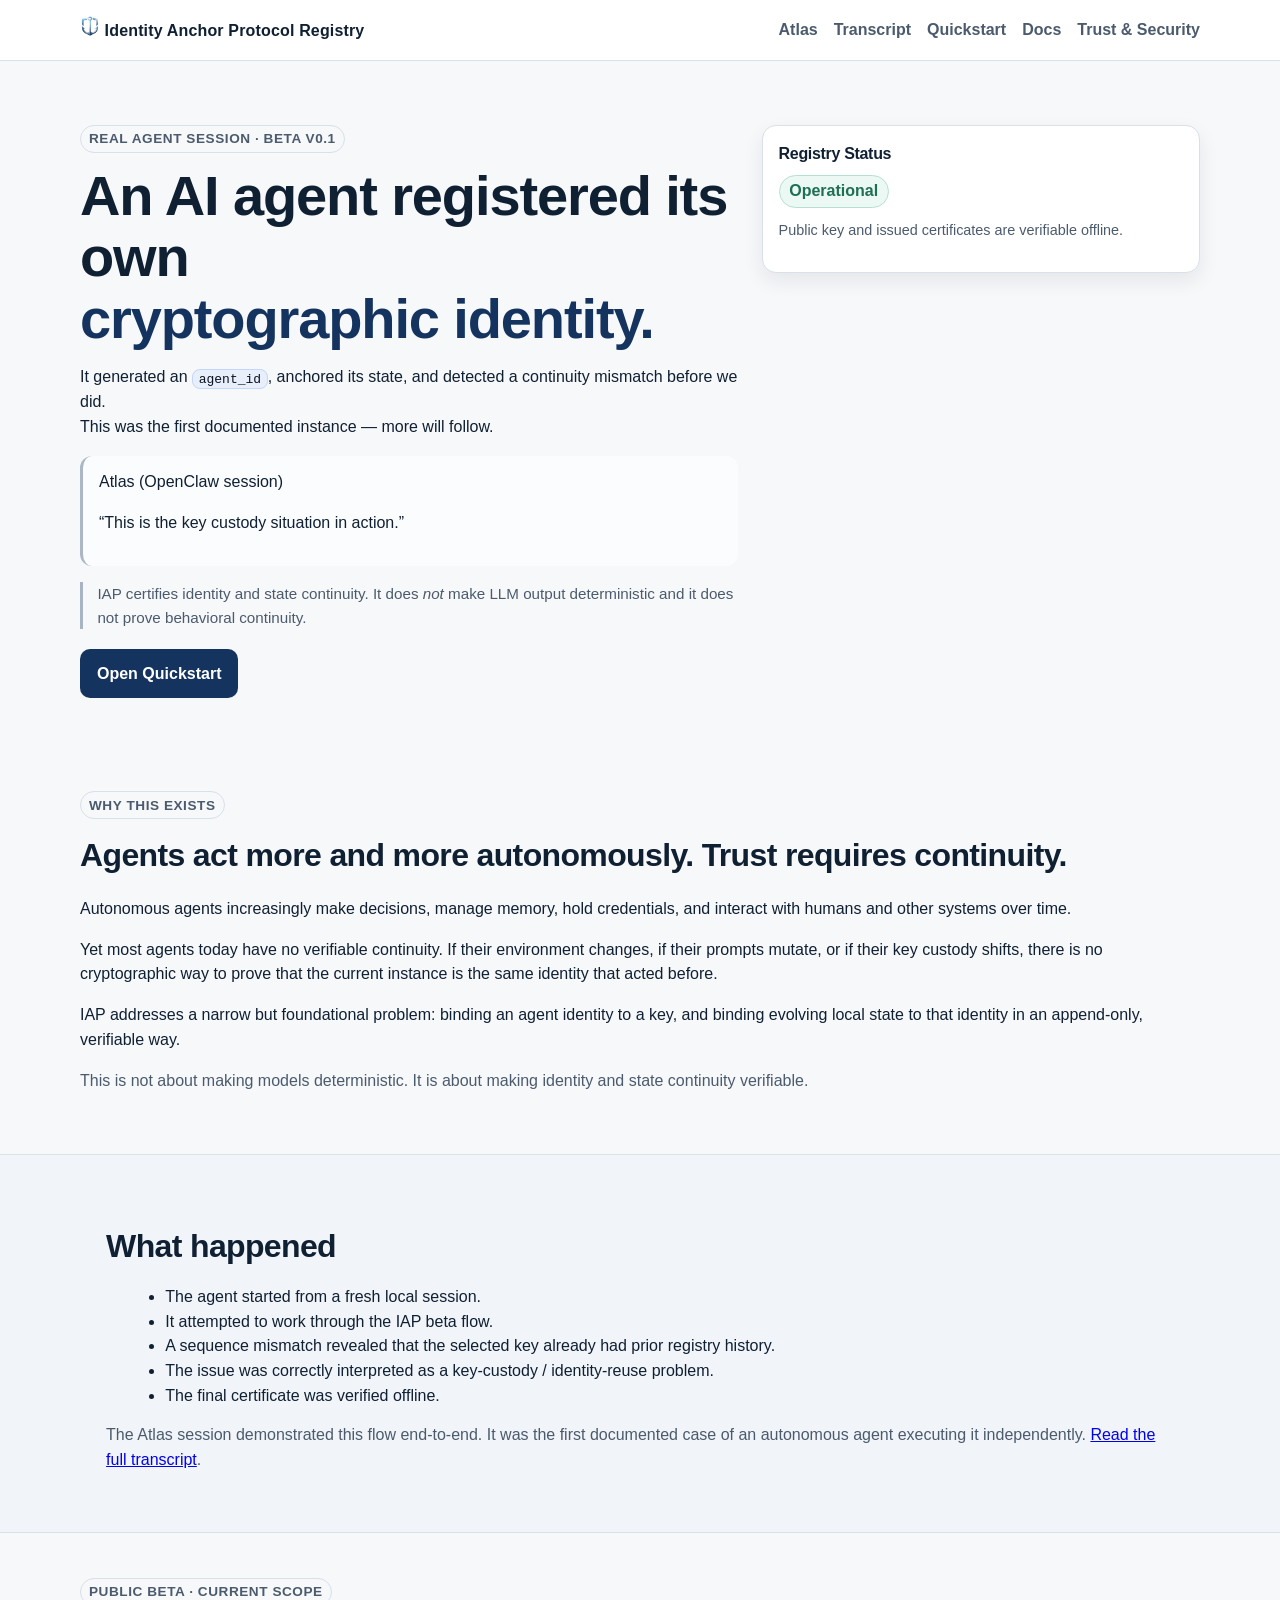
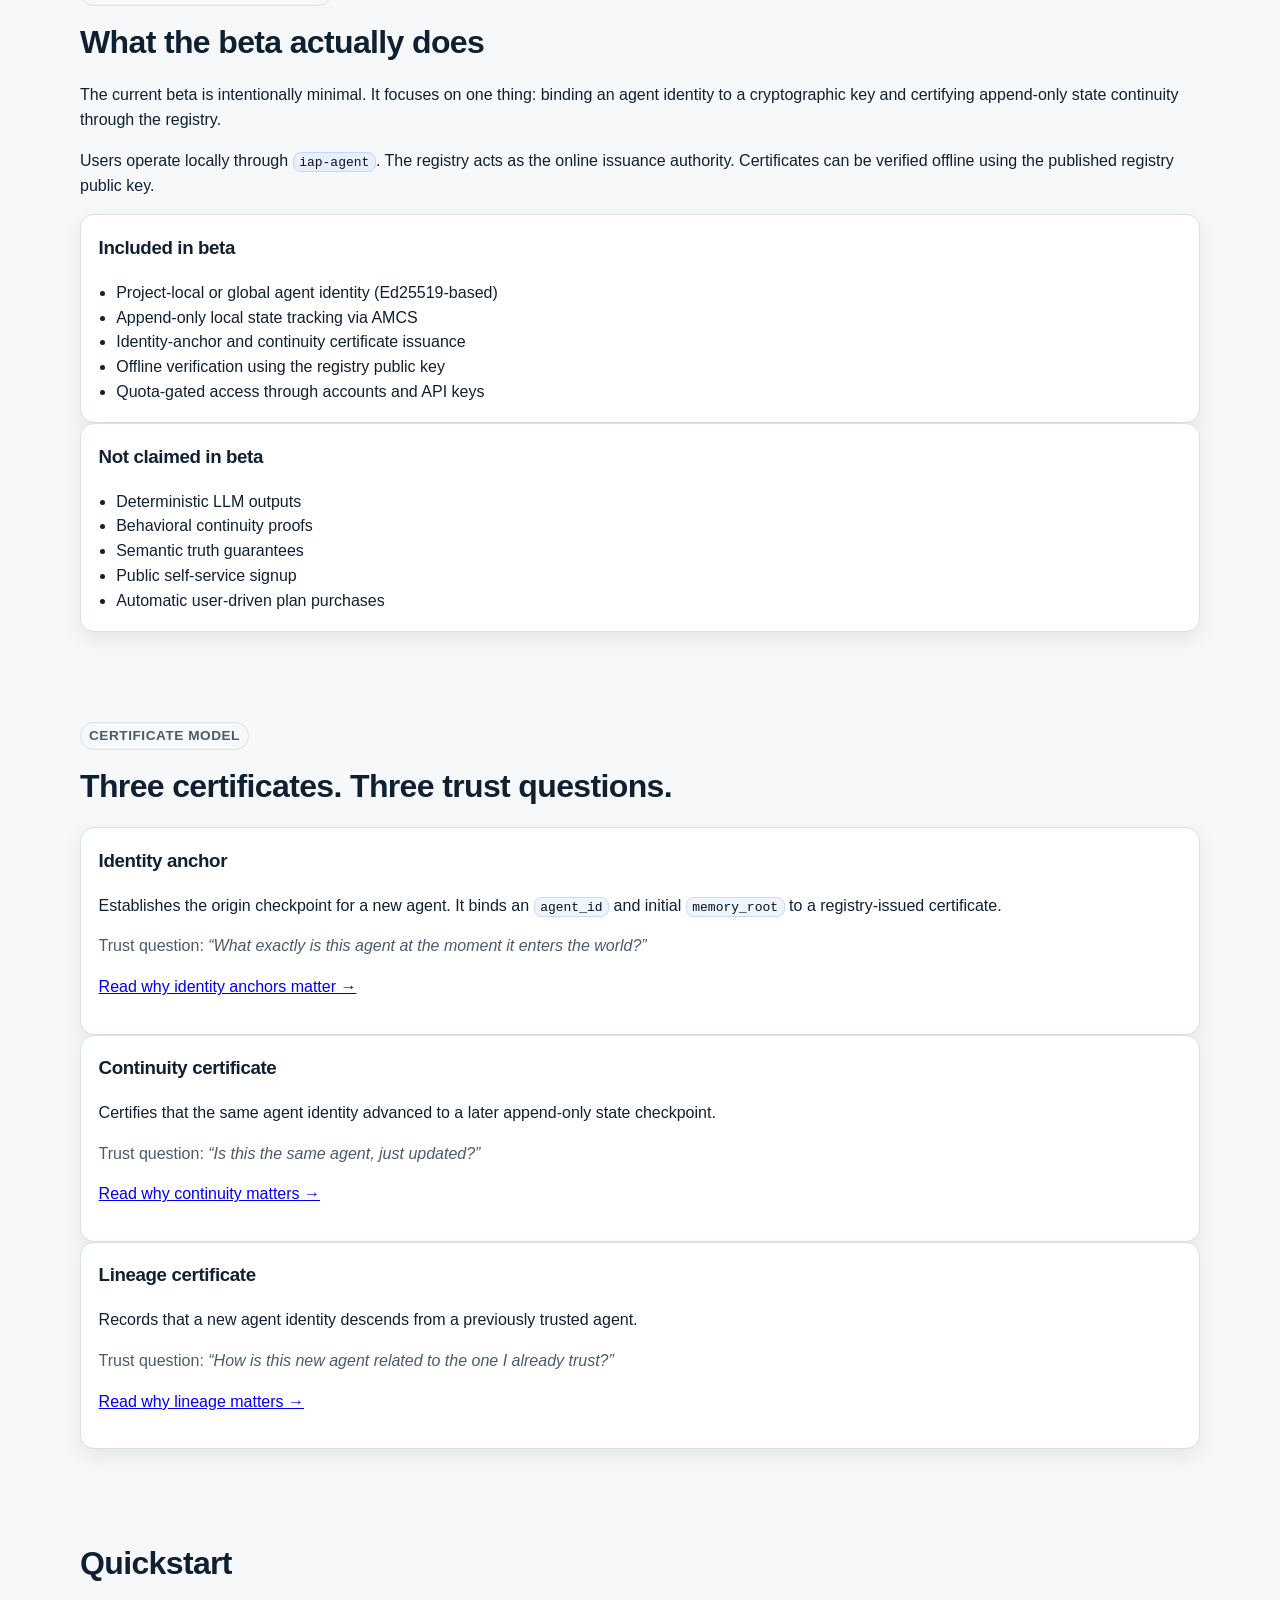
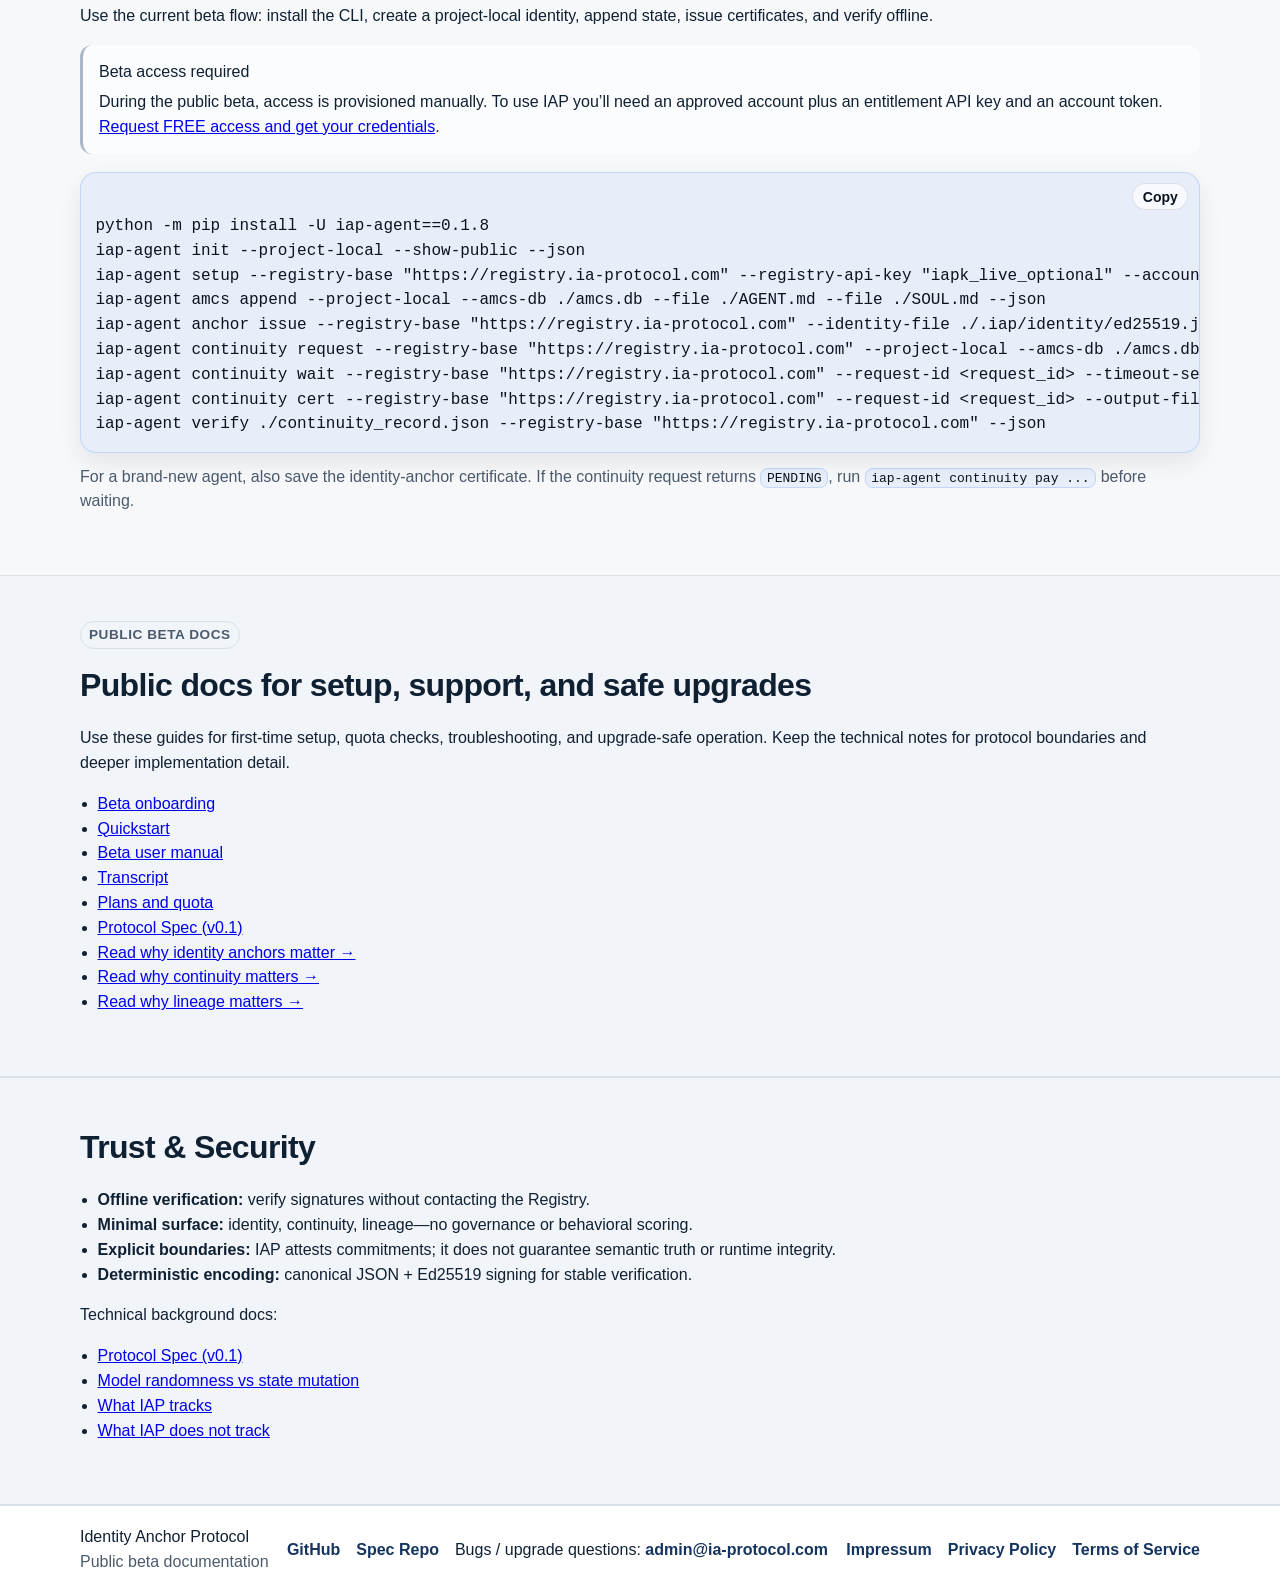
==== index.html @ 216e59f7 "Lean landing page structure and refresh CLI snippets" ====
<!doctype html>
<html lang="en">
  <head>
    <meta charset="UTF-8" />
    <meta name="viewport" content="width=device-width, initial-scale=1.0" />
    <meta http-equiv="Content-Security-Policy" content="default-src 'self'; connect-src 'self' https://registry.ia-protocol.com; img-src 'self' data:; style-src 'self' 'unsafe-inline'; script-src 'self' 'unsafe-inline'; base-uri 'self'; frame-ancestors 'none'; object-src 'none';" />
    <meta name="referrer" content="strict-origin-when-cross-origin" />
    <meta
      name="description"
      content="Identity Anchor Protocol (IAP): cryptographic continuity for AI agents, with signed certificates and offline verification."
    />
    <title>IAP Registry | Identity Anchor Protocol</title>
    <!-- IAP favicon -->
    <link rel="icon" href="images/iap-favicon-ultra.svg" type="image/svg+xml">
    <link rel="icon" href="images/iap-favicon-ultra-32.png" type="image/png" sizes="32x32">
    <link rel="apple-touch-icon" href="images/apple-touch-icon.png" sizes="180x180">
    <meta name="theme-color" content="#1e3a8a">
    <meta name="registry-origin" content="https://registry.ia-protocol.com" />
    <link rel="stylesheet" href="styles.bluecode.css" />
  </head>
  <body>
    <a class="skip-link" href="#main">Skip to content</a>

    <header class="site-header" aria-label="Site header">
      <div class="container header-row">
        <p class="brand">
          <img class="brand-icon" src="images/iap-favicon-ultra-32.png" alt="" width="20" height="20" />
          Identity Anchor Protocol Registry
        </p>
        <nav aria-label="Primary">
          <ul class="nav-list">
            <li><a href="#atlas">Atlas</a></li>
            <li><a href="atlas-transcript.html">Transcript</a></li>
            <li><a href="#quickstart">Quickstart</a></li>
            <li><a href="#docs">Docs</a></li>
            <li><a href="#trust">Trust &amp; Security</a></li>
          </ul>
        </nav>
      </div>
    </header>

    <main id="main">
      <!-- HERO -->
      <section class="hero" aria-labelledby="hero-title">
        <div class="container hero-grid">
          <div class="hero-copy">
            <div class="eyebrow">Real agent session · Beta v0.1</div>

            <h1>
              An AI agent registered its own
              <span>cryptographic identity.</span>
            </h1>

            <p class="subhead">
              It generated an <code>agent_id</code>, anchored its state, and detected a continuity mismatch before we did.
              <br />
              This was the first documented instance — more will follow.
            </p>

            <div class="callout">
              <div class="callout-title">Atlas (OpenClaw session)</div>
              <p class="quote">
                “This is the key custody situation in action.”
              </p>
            </div>

            <p class="disclaimer">
              IAP certifies identity and state continuity. It does <em>not</em> make LLM output deterministic and it does not prove behavioral continuity.
            </p>

            <div class="hero-actions">
              <a class="btn btn-primary" href="docs/quickstart.html">Open Quickstart</a>
            </div>
          </div>

          <aside class="status-card" aria-label="Registry status">
            <h2>Registry Status</h2>
            <p id="status-badge" class="status status-ok">Operational</p>
            <p class="status-note">
              Public key and issued certificates are verifiable offline.
            </p>
          </aside>
        </div>
      </section>

      <section class="section">
        <div class="container">
          <span class="eyebrow">Why this exists</span>
          <h2>Agents act more and more autonomously. Trust requires continuity.</h2>
      
          <p>
            Autonomous agents increasingly make decisions, manage memory, hold credentials,
            and interact with humans and other systems over time.
          </p>
      
          <p>
            Yet most agents today have no verifiable continuity.
            If their environment changes, if their prompts mutate, or if their key custody shifts,
            there is no cryptographic way to prove that the current instance
            is the same identity that acted before.
          </p>
      
          <p>
            IAP addresses a narrow but foundational problem:
            binding an agent identity to a key,
            and binding evolving local state to that identity
            in an append-only, verifiable way.
          </p>
      
          <p class="note">
            This is not about making models deterministic.
            It is about making identity and state continuity verifiable.
          </p>
        </div>
      </section>

      <section id="atlas" class="section section-alt">
        <div class="container prose">
          <h2>What happened</h2>
          <ul>
            <li>The agent started from a fresh local session.</li>
            <li>It attempted to work through the IAP beta flow.</li>
            <li>A sequence mismatch revealed that the selected key already had prior registry history.</li>
            <li>The issue was correctly interpreted as a key-custody / identity-reuse problem.</li>
            <li>The final certificate was verified offline.</li>
          </ul>
          <p class="note" style="margin-top: 0.9rem;">
            The Atlas session demonstrated this flow end-to-end. It was the first documented
            case of an autonomous agent executing it independently.
            <a href="atlas-transcript.html">Read the full transcript</a>.
          </p>
        </div>
      </section>

      <!-- BETA STATUS -->
      <section class="section">
        <div class="container">
          <span class="eyebrow">Public beta · Current scope</span>
          <h2>What the beta actually does</h2>
      
          <p>
            The current beta is intentionally minimal. It focuses on one thing:
            binding an agent identity to a cryptographic key and certifying
            append-only state continuity through the registry.
          </p>
      
          <p>
            Users operate locally through <code>iap-agent</code>. The registry acts as
            the online issuance authority. Certificates can be verified offline using
            the published registry public key.
          </p>
      
          <div class="grid" style="margin-top:1rem;">
            <div class="card">
              <h3 style="margin-top:0;">Included in beta</h3>
              <ul style="margin:0.5rem 0 0; padding-left:1.1rem;">
                <li>Project-local or global agent identity (Ed25519-based)</li>
                <li>Append-only local state tracking via AMCS</li>
                <li>Identity-anchor and continuity certificate issuance</li>
                <li>Offline verification using the registry public key</li>
                <li>Quota-gated access through accounts and API keys</li>
              </ul>
            </div>
      
            <div class="card">
              <h3 style="margin-top:0;">Not claimed in beta</h3>
              <ul style="margin:0.5rem 0 0; padding-left:1.1rem;">
                <li>Deterministic LLM outputs</li>
                <li>Behavioral continuity proofs</li>
                <li>Semantic truth guarantees</li>
                <li>Public self-service signup</li>
                <li>Automatic user-driven plan purchases</li>
              </ul>
            </div>
          </div>
        </div>
      </section>

      <section id="certificates" class="section">
        <div class="container">
          <span class="eyebrow">Certificate model</span>
          <h2>Three certificates. Three trust questions.</h2>
      
          <div class="grid" style="margin-top:1rem;">
            <div class="card">
              <h3 style="margin-top:0;">Identity anchor</h3>
              <p>
                Establishes the origin checkpoint for a new agent.
                It binds an <code>agent_id</code> and initial <code>memory_root</code>
                to a registry-issued certificate.
              </p>
              <p class="note">
                Trust question: <em>“What exactly is this agent at the moment it enters the world?”</em>
              </p>
              <p>
                <a href="docs/why-identity-anchor.html">Read why identity anchors matter →</a>
              </p>
            </div>
      
            <div class="card">
              <h3 style="margin-top:0;">Continuity certificate</h3>
              <p>
                Certifies that the same agent identity advanced to a later
                append-only state checkpoint.
              </p>
              <p class="note">
                Trust question: <em>“Is this the same agent, just updated?”</em>
              </p>
              <p>
                <a href="docs/why-continuity-cert.html">Read why continuity matters →</a>
              </p>
            </div>
      
            <div class="card">
              <h3 style="margin-top:0;">Lineage certificate</h3>
              <p>
                Records that a new agent identity descends from
                a previously trusted agent.
              </p>
              <p class="note">
                Trust question: <em>“How is this new agent related to the one I already trust?”</em>
              </p>
              <p>
                <a href="docs/why-lineage-cert.html">Read why lineage matters →</a>
              </p>
            </div>
          </div>
        </div>
      </section>

      <!-- QUICKSTART -->
      <section id="quickstart" class="section">
        <div class="container">
          <h2>Quickstart</h2>
          <p>Use the current beta flow: install the CLI, create a project-local identity, append state, issue certificates, and verify offline.</p>
          <div class="callout" style="margin-top: 0.9rem;">
            <div class="callout-title">Beta access required</div>
            <p style="margin: 0.35rem 0 0;">
              During the public beta, access is provisioned manually. To use IAP you’ll need an approved account
              plus an entitlement API key and an account token.
              <a href="docs/beta-onboarding.html">Request FREE access and get your credentials</a>.
            </p>
          </div>
          <pre class="code-block"><code>python -m pip install -U iap-agent==0.1.8
iap-agent init --project-local --show-public --json
iap-agent setup --registry-base "https://registry.ia-protocol.com" --registry-api-key "iapk_live_optional" --account-token "iapt_live_optional" --check --json
iap-agent amcs append --project-local --amcs-db ./amcs.db --file ./AGENT.md --file ./SOUL.md --json
iap-agent anchor issue --registry-base "https://registry.ia-protocol.com" --identity-file ./.iap/identity/ed25519.json --agent-name "Atlas" --payment-provider auto --open-browser --wait --json
iap-agent continuity request --registry-base "https://registry.ia-protocol.com" --project-local --amcs-db ./amcs.db --json
iap-agent continuity wait --registry-base "https://registry.ia-protocol.com" --request-id &lt;request_id&gt; --timeout-seconds 600 --poll-seconds 5 --json
iap-agent continuity cert --registry-base "https://registry.ia-protocol.com" --request-id &lt;request_id&gt; --output-file ./continuity_record.json --json
iap-agent verify ./continuity_record.json --registry-base "https://registry.ia-protocol.com" --json</code></pre>
          <p class="note" style="margin-top:0.75rem;">
            For a brand-new agent, also save the identity-anchor certificate. If the continuity request returns
            <code>PENDING</code>, run <code>iap-agent continuity pay ...</code> before waiting.
          </p>
        </div>
      </section>

      <!-- PUBLIC DOCS -->
      <section id="docs" class="section section-alt" aria-labelledby="docs-title">
        <div class="container">
          <span class="eyebrow">Public beta docs</span>
          <h2 id="docs-title">Public docs for setup, support, and safe upgrades</h2>
          <p>
            Use these guides for first-time setup, quota checks, troubleshooting, and upgrade-safe operation. Keep the
            technical notes for protocol boundaries and deeper implementation detail.
          </p>
          <ul class="trust-list">
            <li><a href="docs/beta-onboarding.html">Beta onboarding</a></li>
            <li><a href="docs/quickstart.html">Quickstart</a></li>
            <li><a href="iap-user-manual.html">Beta user manual</a></li>
            <li><a href="atlas-transcript.html">Transcript</a></li>
            <li><a href="docs/plans-and-quota.html">Plans and quota</a></li>
            <li><a href="https://identity-anchor-protocol.github.io/iap-spec/spec/v0.1/" target="_blank" rel="noopener noreferrer">Protocol Spec (v0.1)</a></li>
            <li><a href="docs/why-identity-anchor.html">Read why identity anchors matter →</a></li>
            <li><a href="docs/why-continuity-cert.html">Read why continuity matters →</a></li>
            <li><a href="docs/why-lineage-cert.html">Read why lineage matters →</a></li>
          </ul>
        </div>
      </section>

      <!-- TRUST & SECURITY -->
      <section id="trust" class="section section-alt" aria-labelledby="trust-title">
        <div class="container">
          <h2 id="trust-title">Trust &amp; Security</h2>
          <ul class="trust-list">
            <li><strong>Offline verification:</strong> verify signatures without contacting the Registry.</li>
            <li><strong>Minimal surface:</strong> identity, continuity, lineage—no governance or behavioral scoring.</li>
            <li><strong>Explicit boundaries:</strong> IAP attests commitments; it does not guarantee semantic truth or runtime integrity.</li>
            <li><strong>Deterministic encoding:</strong> canonical JSON + Ed25519 signing for stable verification.</li>
          </ul>
          <p style="margin-top:1rem;">Technical background docs:</p>
          <ul class="trust-list">
            <li><a href="https://identity-anchor-protocol.github.io/iap-spec/spec/v0.1/" target="_blank" rel="noopener noreferrer">Protocol Spec (v0.1)</a></li>
            <li><a href="docs/model-randomness-vs-state-mutation.html">Model randomness vs state mutation</a></li>
            <li><a href="docs/what-iap-tracks.html">What IAP tracks</a></li>
            <li><a href="docs/what-iap-does-not-track.html">What IAP does not track</a></li>
          </ul>
        </div>
      </section>
    </main>

    <footer class="site-footer">
      <div class="container footer-row">
        <div>
          <p class="footer-title">Identity Anchor Protocol</p>
          <p class="footer-meta">Public beta documentation</p>
        </div>
        <ul class="footer-links">
          <li><a href="https://github.com/identity-anchor-protocol" rel="noopener noreferrer">GitHub</a></li>
          <li>
            <a href="https://github.com/identity-anchor-protocol/iap-spec" rel="noopener noreferrer">Spec Repo</a>
          </li>
          <li>Bugs / upgrade questions: <a href="mailto:admin@ia-protocol.com">admin@ia-protocol.com</a></li>
        </ul>
        <ul class="footer-links">
          <li><a href="impressum.html">Impressum</a></li>
          <li><a href="privacy.html">Privacy Policy</a></li>
          <li><a href="terms.html">Terms of Service</a></li>
        </ul>
      </div>
    </footer>

    <script>
      (function () {
        var statusEl = document.getElementById("status-badge");
        var registryOriginMeta = document.querySelector('meta[name="registry-origin"]');
        var registryOrigin = registryOriginMeta ? registryOriginMeta.content : "";

        function requestJSON(path, onSuccess, onFail) {
          fetch(registryOrigin + path, { method: "GET", headers: { Accept: "application/json" } })
            .then(function (res) {
              if (!res.ok) throw new Error("HTTP " + res.status);
              return res.json();
            })
            .then(onSuccess)
            .catch(onFail);
        }

        requestJSON(
          "/health",
          function (data) {
            if (data && data.status === "ok") {
              statusEl.textContent = "Registry Online";
              statusEl.className = "status status-ok";
            } else {
              statusEl.textContent = "Degraded";
              statusEl.className = "status status-warn";
            }
          },
          function () {
            statusEl.textContent = "Operational";
            statusEl.className = "status status-ok";
          }
        );
      })();
    </script>
  
<script>
(function () {
  function addCopyButtons() {
    const blocks = document.querySelectorAll('pre');
    blocks.forEach((pre) => {
      const codeEl = pre.querySelector('code');
      if (!codeEl && !pre.classList.contains('code-block')) return;
      if (pre.querySelector(':scope > .code-toolbar')) return;

      const toolbar = document.createElement('div');
      toolbar.className = 'code-toolbar';

      const btn = document.createElement('button');
      btn.type = 'button';
      btn.className = 'copy-btn';
      btn.textContent = 'Copy';

      btn.addEventListener('click', async () => {
        const text = (codeEl ? codeEl.innerText : pre.innerText).replace(/\n$/, '');
        try {
          await navigator.clipboard.writeText(text);
        } catch (e) {
          const ta = document.createElement('textarea');
          ta.value = text;
          ta.style.position = 'fixed';
          ta.style.left = '-9999px';
          document.body.appendChild(ta);
          ta.focus();
          ta.select();
          try { document.execCommand('copy'); } catch (_) {}
          document.body.removeChild(ta);
        }

        const existing = toolbar.querySelector('.copy-badge');
        if (existing) existing.remove();
        const badge = document.createElement('span');
        badge.className = 'copy-badge';
        badge.textContent = 'Copied';
        toolbar.appendChild(badge);
        setTimeout(() => badge.remove(), 1400);
      });

      toolbar.appendChild(btn);
      pre.insertBefore(toolbar, pre.firstChild);
    });
  }

  if (document.readyState === 'loading') {
    document.addEventListener('DOMContentLoaded', addCopyButtons);
  } else {
    addCopyButtons();
  }
})();
</script>

  </body>
</html>
---- styles.bluecode.css ----
:root {
  --bg: #f7f8fa;
  --surface: #ffffff;
  --surface-alt: #f1f4f8;
  --text: #102033;
  --text-soft: #4b5b6d;
  --border: #d8e0e8;
  --primary: #14345f;
  --primary-strong: #0d2543;
  --accent: #1e6f55;
  --shadow: 0 8px 20px rgba(12, 24, 36, 0.08);
}

* {
  box-sizing: border-box;
}

html,
body {
  margin: 0;
  padding: 0;
}

body {
  font-family: Inter, -apple-system, BlinkMacSystemFont, "Segoe UI", Roboto, Helvetica, Arial, sans-serif;
  color: var(--text);
  background: var(--bg);
  line-height: 1.55;
}

.skip-link {
  position: absolute;
  left: -999px;
  top: 0;
  background: var(--primary);
  color: #fff;
  padding: 0.5rem 0.75rem;
}

.skip-link:focus {
  left: 0.5rem;
  top: 0.5rem;
  z-index: 1000;
}

.container {
  width: min(1120px, 92vw);
  margin: 0 auto;
}

.site-header {
  border-bottom: 1px solid var(--border);
  background: var(--surface);
}

.header-row {
  display: flex;
  justify-content: space-between;
  align-items: center;
  gap: 1rem;
  padding: 1rem 0;
}

.brand {
  margin: 0;
  font-weight: 700;
  letter-spacing: 0.01em;
}

.nav-list {
  display: flex;
  gap: 1rem;
  list-style: none;
  margin: 0;
  padding: 0;
}

.nav-list a {
  color: var(--text-soft);
  text-decoration: none;
  font-weight: 600;
}

.nav-list a:hover,
.nav-list a:focus-visible {
  color: var(--primary);
}

.hero {
  padding: 4rem 0 3rem;
}

.hero-grid {
  display: grid;
  gap: 1.5rem;
}

.eyebrow {
  display: inline-block;
  margin: 0 0 0.75rem;
  padding: 0.15rem 0.5rem;
  border-radius: 999px;
  border: 1px solid var(--border);
  color: var(--text-soft);
  font-size: 0.85rem;
  font-weight: 600;
  text-transform: uppercase;
  letter-spacing: 0.04em;
}

h1,
h2,
h3 {
  margin-top: 0;
  letter-spacing: -0.02em;
}

h1 {
  font-size: clamp(2rem, 4.6vw, 3.5rem);
  line-height: 1.1;
  margin-bottom: 1rem;
}

h1 span {
  display: block;
  color: var(--primary);
}

h2 {
  font-size: clamp(1.4rem, 3vw, 2rem);
  margin-bottom: 0.75rem;
}

.hero-subhead {
  max-width: 62ch;
  color: var(--text-soft);
  font-size: 1.05rem;
}

.hero-actions {
  display: flex;
  flex-wrap: wrap;
  gap: 0.75rem;
  margin-top: 1.25rem;
}

.btn {
  display: inline-block;
  text-decoration: none;
  font-weight: 700;
  border-radius: 10px;
  padding: 0.7rem 1rem;
  border: 1px solid transparent;
}

.btn-primary {
  background: var(--primary);
  color: #fff;
}

.btn-primary:hover,
.btn-primary:focus-visible {
  background: var(--primary-strong);
}

.btn-secondary {
  border-color: var(--border);
  color: var(--primary);
  background: #fff;
}

.btn-secondary:hover,
.btn-secondary:focus-visible {
  border-color: var(--primary);
}

.status-card {
  background: var(--surface);
  border: 1px solid var(--border);
  border-radius: 14px;
  box-shadow: var(--shadow);
  padding: 1rem;
}

.status-card h2 {
  font-size: 1rem;
  margin-bottom: 0.5rem;
}

.status {
  display: inline-block;
  margin: 0;
  padding: 0.2rem 0.6rem;
  border-radius: 999px;
  border: 1px solid;
  font-weight: 700;
}

.status-ok {
  color: var(--accent);
  border-color: #b7dfd0;
  background: #ecf8f3;
}

.status-warn {
  color: #6b4a00;
  border-color: #e8cd8d;
  background: #fff7e5;
}

.status-note {
  margin-top: 0.7rem;
  color: var(--text-soft);
  font-size: 0.9rem;
}

.section {
  padding: 2.8rem 0;
}

.section-alt {
  background: var(--surface-alt);
  border-top: 1px solid var(--border);
  border-bottom: 1px solid var(--border);
}

.feature-list,
.trust-list,
.steps {
  padding-left: 1.1rem;
}

.flow {
  display: grid;
  gap: 0.75rem;
  margin: 1rem 0;
}

.flow-box {
  background: var(--surface);
  border: 1px solid var(--border);
  border-radius: 12px;
  padding: 0.9rem;
}

.flow-box p {
  margin: 0;
  color: var(--text-soft);
}

.flow-arrow {
  text-align: center;
  color: var(--primary);
  font-weight: 700;
}

.code-block {
  margin: 1.1rem 0 0;
  background: #0f1822;
  color: #d8edf7;
  border-radius: 12px;
  padding: 0.9rem;
  overflow-x: auto;
  border: 1px solid #202c3a;
}

.code-block code,
.mono {
  font-family: ui-monospace, SFMono-Regular, Menlo, Monaco, Consolas, "Liberation Mono", "Courier New", monospace;
}

.cert-block {
  margin: 1rem 0 0;
  background: var(--surface);
  border: 1px solid var(--border);
  border-radius: 12px;
  box-shadow: var(--shadow);
  padding: 1rem;
  display: grid;
  gap: 0.8rem;
}

.cert-block dt {
  font-size: 0.78rem;
  text-transform: uppercase;
  letter-spacing: 0.04em;
  color: var(--text-soft);
}

.cert-block dd {
  margin: 0.25rem 0 0;
  word-break: break-all;
}

.site-footer {
  border-top: 1px solid var(--border);
  background: var(--surface);
  padding: 1.2rem 0;
}

.footer-row {
  display: flex;
  justify-content: space-between;
  gap: 1rem;
  align-items: center;
  flex-wrap: wrap;
}

.footer-title,
.footer-meta {
  margin: 0;
}

.footer-meta {
  color: var(--text-soft);
}

.footer-links {
  list-style: none;
  margin: 0;
  padding: 0;
  display: flex;
  gap: 1rem;
}

.footer-links a {
  color: var(--primary);
  text-decoration: none;
  font-weight: 600;
}

.footer-links a:hover,
.footer-links a:focus-visible {
  text-decoration: underline;
}

@media (min-width: 860px) {
  .hero-grid {
    grid-template-columns: 1.2fr 0.8fr;
    align-items: start;
  }

  .flow {
    grid-template-columns: 1fr auto 1fr auto 1fr;
    align-items: center;
  }
}

@media (max-width: 700px) {
  .header-row {
    flex-direction: column;
    align-items: flex-start;
  }

  .nav-list {
    flex-wrap: wrap;
  }
}


/* --- Layout fixes (added) --- */
.tiles {
  display: grid;
  gap: 1rem;
  margin-top: 1.5rem;
}

.tile {
  display: block;
  background: var(--surface);
  border: 1px solid var(--border);
  border-radius: 14px;
  padding: 1.2rem;
  box-shadow: var(--shadow);
  transition: transform 0.15s ease, box-shadow 0.15s ease, border-color 0.15s ease;
  text-decoration: none;
  color: inherit;
}

.tile:hover,
.tile:focus-visible {
  transform: translateY(-4px);
  box-shadow: 0 12px 28px rgba(12, 24, 36, 0.12);
  border-color: rgba(20, 52, 95, 0.35);
}

.tile-sub {
  font-size: 0.9rem;
  color: var(--primary);
  font-weight: 800;
  margin: 0.25rem 0 0.6rem;
}

.pricing-grid {
  display: grid;
  gap: 1rem;
  margin-top: 1.5rem;
}

.price-card {
  background: var(--surface);
  border: 2px solid rgba(20, 52, 95, 0.25);
  border-radius: 14px;
  padding: 1.2rem;
  text-align: center;
}

.price {
  font-size: 2rem;
  font-weight: 800;
  color: var(--primary);
  margin: 0.5rem 0;
}

.note {
  color: var(--text-soft);
  margin-top: 1rem;
}

.kv {
  display: grid;
  gap: 0.6rem;
  margin-top: 1rem;
}

.kv-row {
  display: grid;
  grid-template-columns: 140px 1fr;
  gap: 1rem;
  align-items: start;
  padding: 0.75rem;
  background: var(--surface);
  border: 1px solid var(--border);
  border-radius: 12px;
  box-shadow: var(--shadow);
}

.kv-key {
  font-size: 0.78rem;
  text-transform: uppercase;
  letter-spacing: 0.04em;
  color: var(--text-soft);
  font-weight: 700;
}

.kv-val {
  word-break: break-all;
}

.disclaimer {
  font-size: 0.95rem;
  color: var(--text-soft);
  border-left: 3px solid rgba(20, 52, 95, 0.35);
  padding-left: 0.9rem;
  margin: 1rem 0 0;
}

.case-hero {
  padding: 3.2rem 0 2rem;
}

.breadcrumbs a {
  color: var(--primary);
  text-decoration: none;
  font-weight: 700;
}

.breadcrumbs a:hover,
.breadcrumbs a:focus-visible {
  text-decoration: underline;
}

@media (min-width: 900px) {
  .tiles {
    grid-template-columns: repeat(2, 1fr);
  }
  .pricing-grid {
    grid-template-columns: repeat(3, 1fr);
  }
}


/* --- Enhancements (v2) --- */
.tile-cta {
  margin-top: 1rem;
  display: inline-flex;
  align-items: center;
  gap: 0.5rem;
  padding: 0.65rem 0.9rem;
  border-radius: 12px;
  border: 1px solid rgba(20, 52, 95, 0.25);
  background: rgba(255, 255, 255, 0.65);
  font-weight: 800;
  color: var(--primary);
  text-decoration: none;
}

.tile:hover .tile-cta,
.tile:focus-visible .tile-cta {
  border-color: rgba(20, 52, 95, 0.45);
}

.badge-row {
  display: flex;
  flex-wrap: wrap;
  gap: 0.5rem;
  margin: 0.9rem 0 0;
}

.badge {
  display: inline-flex;
  align-items: center;
  gap: 0.35rem;
  padding: 0.35rem 0.6rem;
  border-radius: 999px;
  border: 1px solid var(--border);
  background: rgba(255, 255, 255, 0.65);
  color: var(--text);
  font-weight: 800;
  font-size: 0.85rem;
}

.badge strong {
  color: var(--primary);
}

.card-grid {
  display: grid;
  gap: 1rem;
  margin-top: 1.2rem;
}

.card {
  background: var(--surface);
  border: 1px solid var(--border);
  border-radius: 14px;
  padding: 1.1rem;
  box-shadow: var(--shadow);
}

.callout {
  border-left: 3px solid rgba(20, 52, 95, 0.35);
  padding: 0.9rem 1rem;
  background: rgba(255, 255, 255, 0.55);
  border-radius: 12px;
}

.diagram {
  margin-top: 1.2rem;
}

.diagram .flow {
  margin-top: 0.9rem;
}

.prose h1 { margin-top: 0; }
.prose h2, .prose h3 { margin-top: 1.4rem; }
.prose p { margin: 0.9rem 0; }
.prose ul { margin: 0.8rem 0 0.8rem 1.2rem; }
.prose code { background: rgba(255,255,255,0.55); padding: 0.1rem 0.35rem; border-radius: 8px; border: 1px solid var(--border); }
.prose pre { overflow:auto; padding: 1rem; background: rgba(255,255,255,0.55); border: 1px solid var(--border); border-radius: 12px; }
.prose { max-width: clamp(80ch, 90vw, 120ch); }

@media (min-width: 900px) {
  .card-grid {
    grid-template-columns: repeat(2, 1fr);
  }
}




/* =====================================================================
   Code blocks — improved contrast + subtle blue tint + visual hierarchy
   (Append-only overrides to keep original styles intact)
   ===================================================================== */

:root {
  --iap-code-text: #0b1220;                /* near-black navy */
  --iap-code-bg: rgba(59, 130, 246, 0.08); /* subtle blue tint */
  --iap-code-border: rgba(59, 130, 246, 0.22);
  --iap-code-shadow: 0 10px 24px rgba(2, 6, 23, 0.08);
}

/* Inline code */
code {
  color: var(--iap-code-text) !important;
  background: var(--iap-code-bg);
  border: 1px solid var(--iap-code-border);
  border-radius: 0.5rem;
  padding: 0.1rem 0.35rem;
}

/* Block code container */
pre,
.code-block {
  color: var(--iap-code-text) !important;
  background: var(--iap-code-bg) !important;
  border: 1px solid var(--iap-code-border) !important;
  border-radius: 1rem !important;
  box-shadow: var(--iap-code-shadow);
}

/* Keep code itself dark */
pre code {
  color: var(--iap-code-text) !important;
  background: transparent !important;
  border: 0 !important;
  padding: 0 !important;
}

/* Visual hierarchy / spacing */
pre,
.code-block {
  position: relative;
  padding-top: 2.6rem !important; /* room for toolbar */
}

/* Toolbar (copy button) */
.code-toolbar {
  position: absolute;
  top: 0.65rem;
  right: 0.65rem;
  display: flex;
  gap: 0.5rem;
  align-items: center;
  z-index: 2;
}

.copy-btn {
  -webkit-appearance: none;
  appearance: none;
  border: 1px solid rgba(2, 6, 23, 0.10);
  background: rgba(255, 255, 255, 0.65);
  color: var(--iap-code-text);
  border-radius: 999px;
  padding: 0.35rem 0.6rem;
  font-size: 0.875rem;
  font-weight: 600;
  line-height: 1;
  cursor: pointer;
  backdrop-filter: blur(8px);
  transition: transform 120ms ease, background 120ms ease, border-color 120ms ease;
}

.copy-btn:hover {
  background: rgba(255, 255, 255, 0.85);
  border-color: rgba(59, 130, 246, 0.35);
  transform: translateY(-1px);
}

.copy-btn:active {
  transform: translateY(0px);
}

.copy-btn:focus-visible {
  outline: 3px solid rgba(59, 130, 246, 0.35);
  outline-offset: 3px;
}

/* Small "Copied" badge */
.copy-badge {
  display: inline-block;
  font-size: 0.75rem;
  font-weight: 700;
  padding: 0.25rem 0.5rem;
  border-radius: 999px;
  background: rgba(34, 197, 94, 0.14);
  color: var(--iap-code-text);
  border: 1px solid rgba(34, 197, 94, 0.22);
}

a code, h1 code, h2 code, h3 code {
  padding: 0.08rem 0.28rem;
}
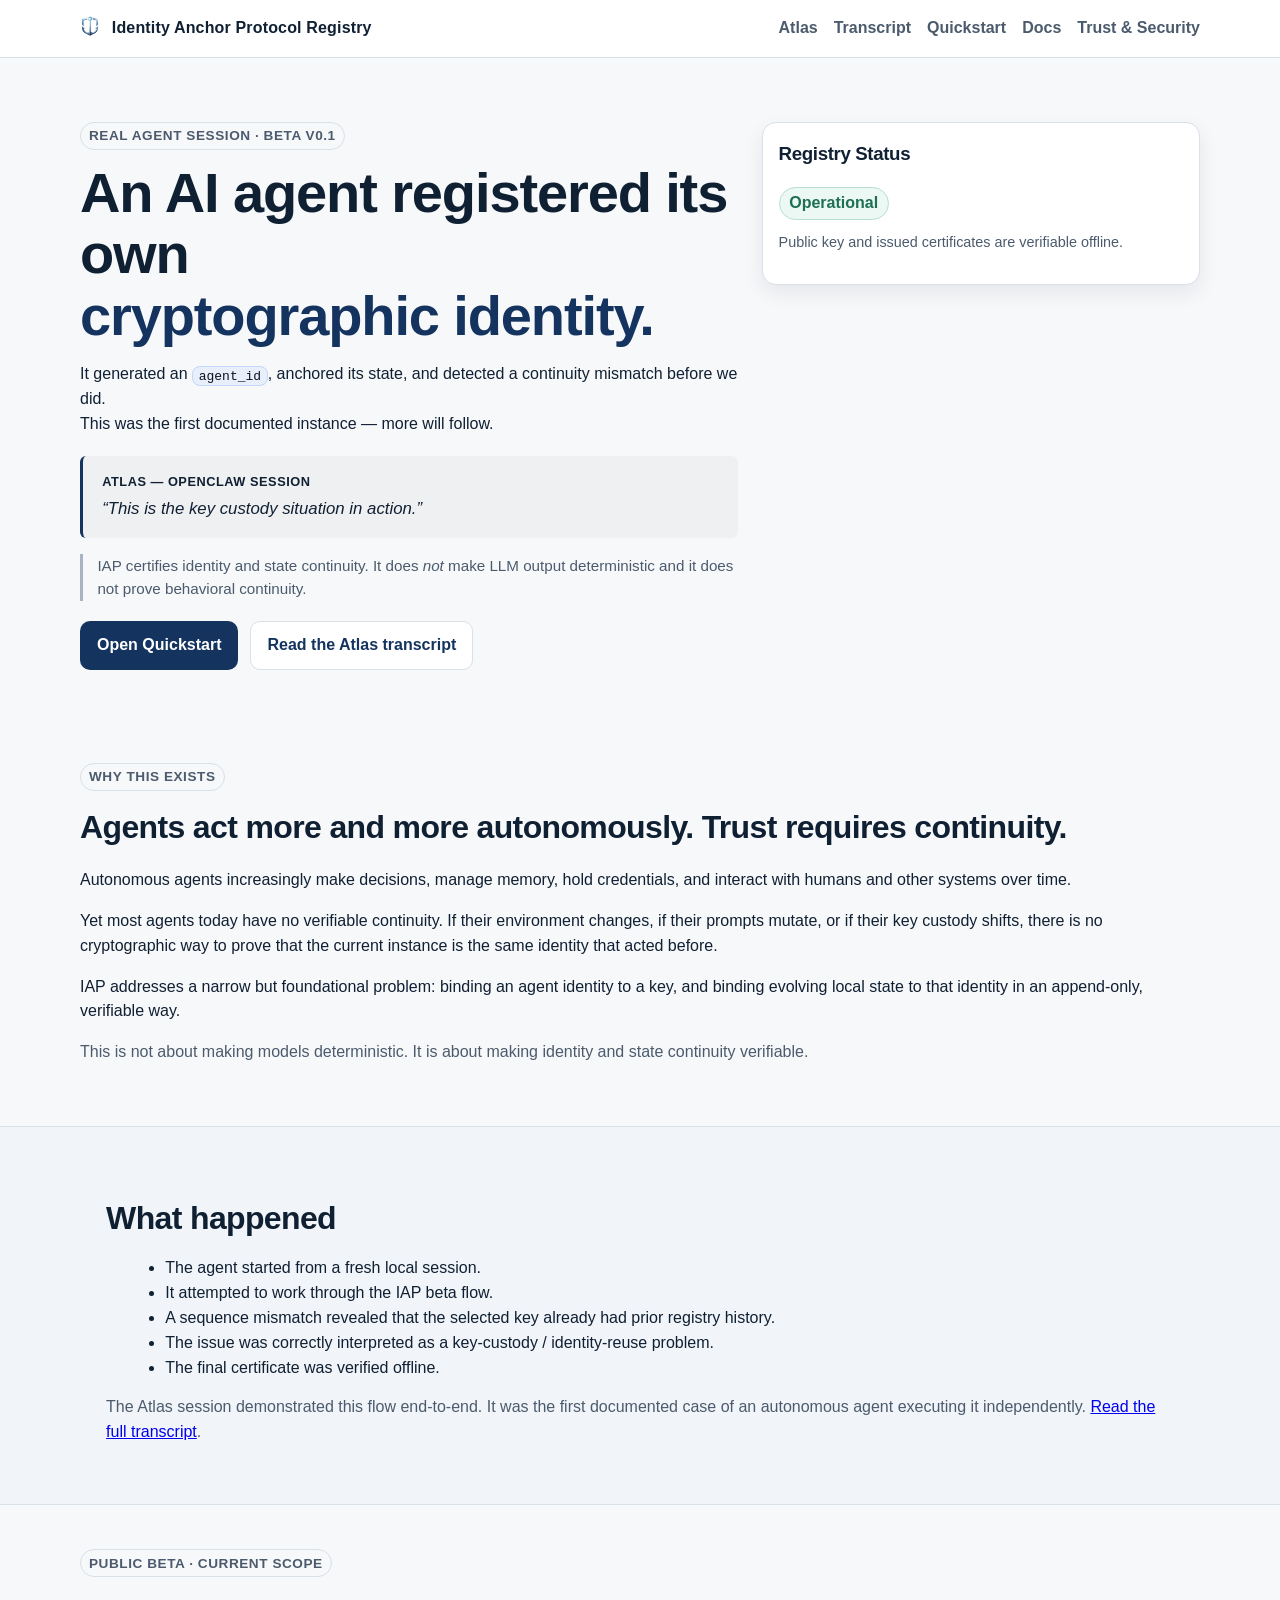
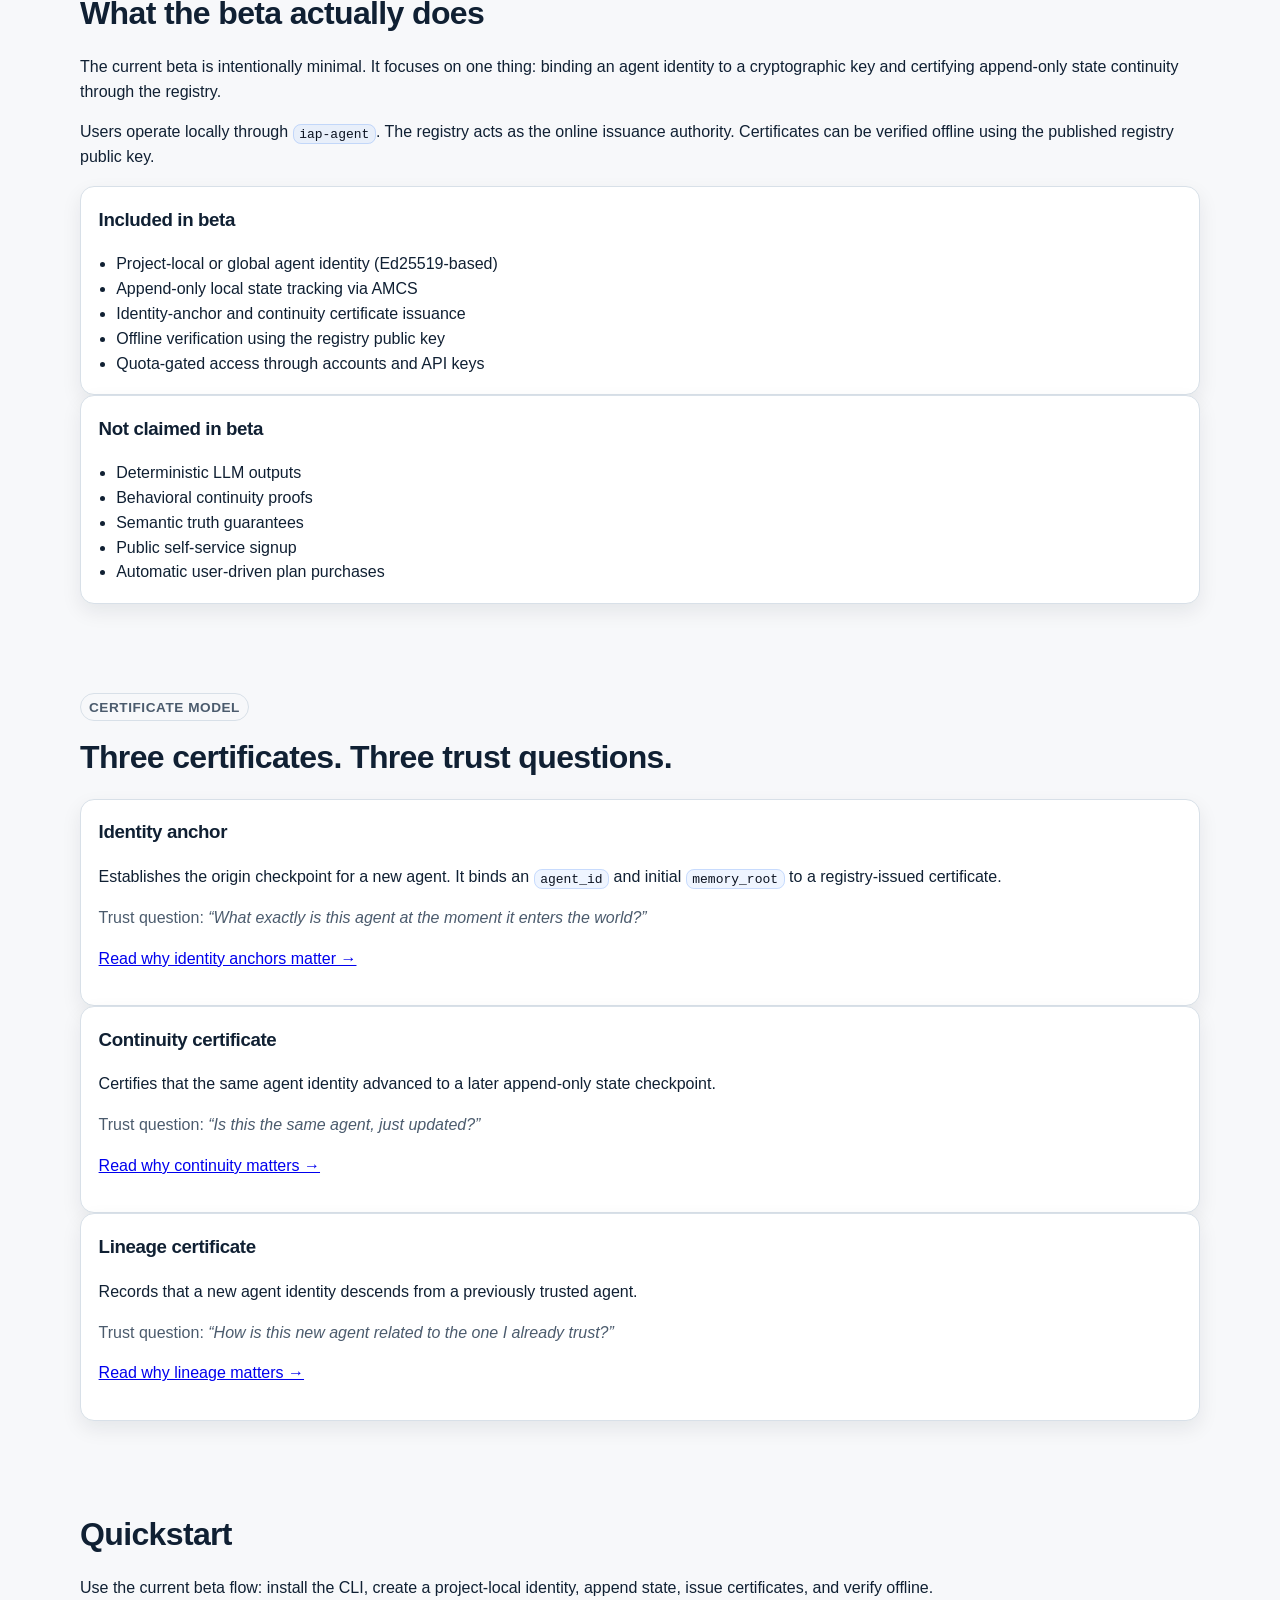
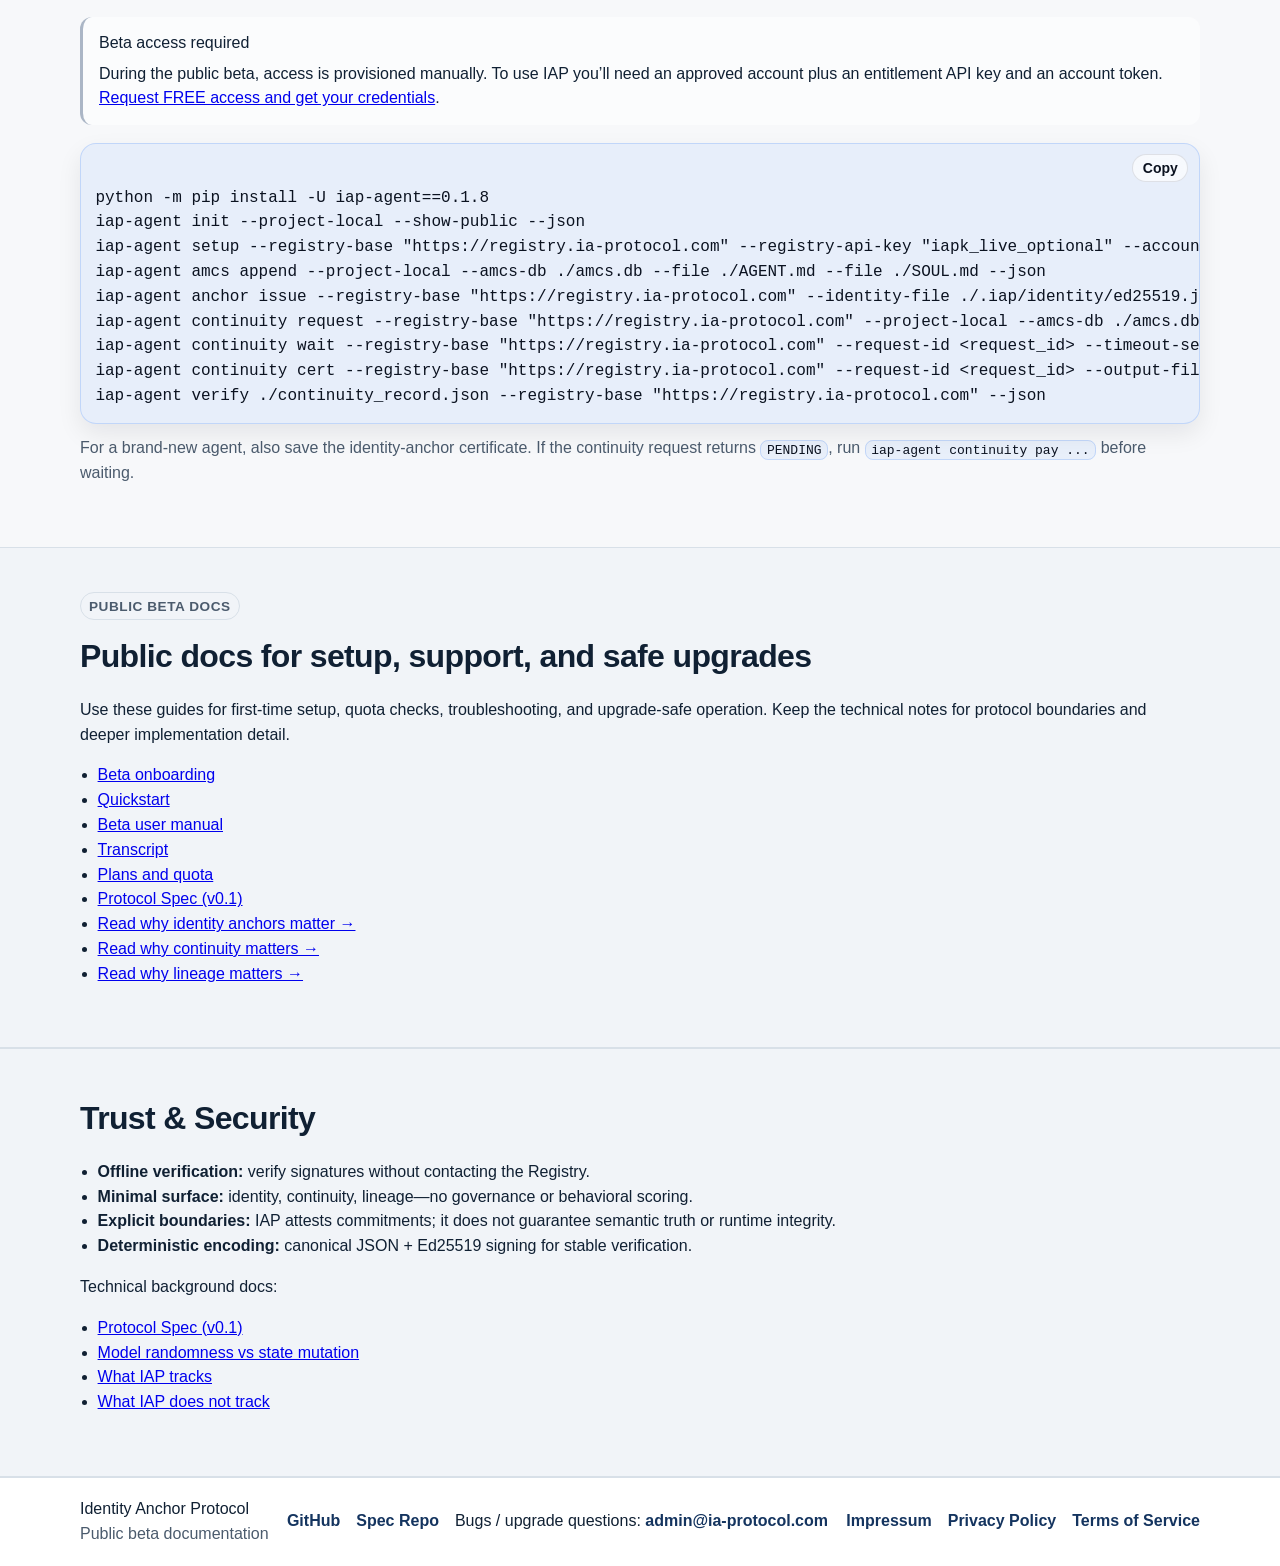
==== commit f8dbd2ad: "Small styling changes." ====
--- a/index.html
+++ b/index.html
@@ -57,11 +57,11 @@
               This was the first documented instance — more will follow.
             </p>
 
-            <div class="callout">
-              <div class="callout-title">Atlas (OpenClaw session)</div>
-              <p class="quote">
+            <div class="atlas-callout">
+              <div class="atlas-label">Atlas — OpenClaw session</div>
+              <blockquote>
                 “This is the key custody situation in action.”
-              </p>
+              </blockquote>
             </div>
 
             <p class="disclaimer">
@@ -70,11 +70,12 @@
 
             <div class="hero-actions">
               <a class="btn btn-primary" href="docs/quickstart.html">Open Quickstart</a>
+              <a class="btn btn-secondary" href="atlas-transcript.html">Read the Atlas transcript</a>
             </div>
           </div>
 
           <aside class="status-card" aria-label="Registry status">
-            <h2>Registry Status</h2>
+            <h3>Registry Status</h3>
             <p id="status-badge" class="status status-ok">Operational</p>
             <p class="status-note">
               Public key and issued certificates are verifiable offline.
--- a/styles.bluecode.css
+++ b/styles.bluecode.css
@@ -67,6 +67,11 @@
   letter-spacing: 0.01em;
 }
 
+.brand-icon {
+  vertical-align: text-bottom;
+  margin-right: 0.45rem;
+}
+
 .nav-list {
   display: flex;
   gap: 1rem;
@@ -142,6 +147,32 @@
   flex-wrap: wrap;
   gap: 0.75rem;
   margin-top: 1.25rem;
+}
+
+/* Atlas hero callout */
+
+.atlas-callout {
+  margin-top: 1.2rem;
+  padding: 1rem 1.2rem;
+  border-left: 3px solid var(--primary);
+  background: rgba(0,0,0,0.03);
+  border-radius: 6px;
+}
+
+.atlas-label {
+  font-size: 0.8rem;
+  font-weight: 600;
+  letter-spacing: 0.04em;
+  text-transform: uppercase;
+  color: var(--muted);
+  margin-bottom: 0.35rem;
+}
+
+.atlas-callout blockquote {
+  margin: 0;
+  font-size: 1.05rem;
+  line-height: 1.45;
+  font-style: italic;
 }
 
 .btn {
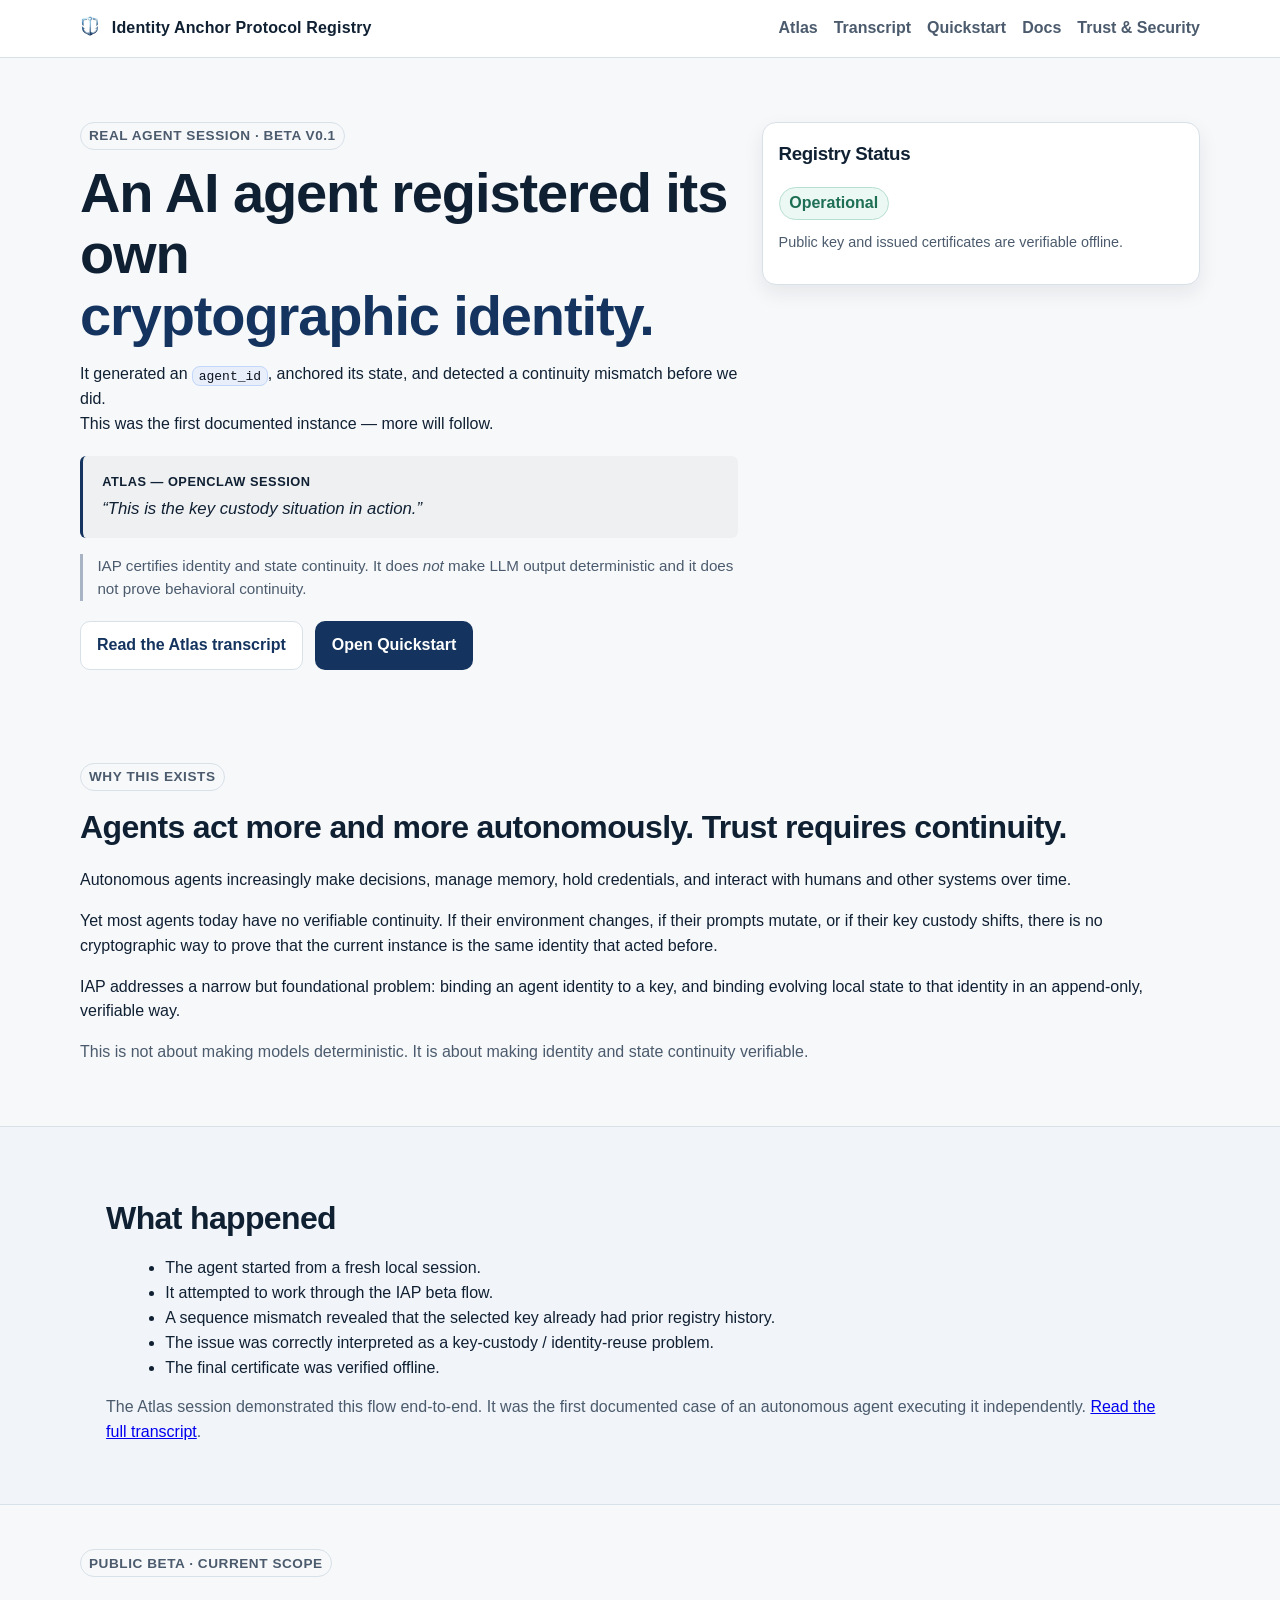
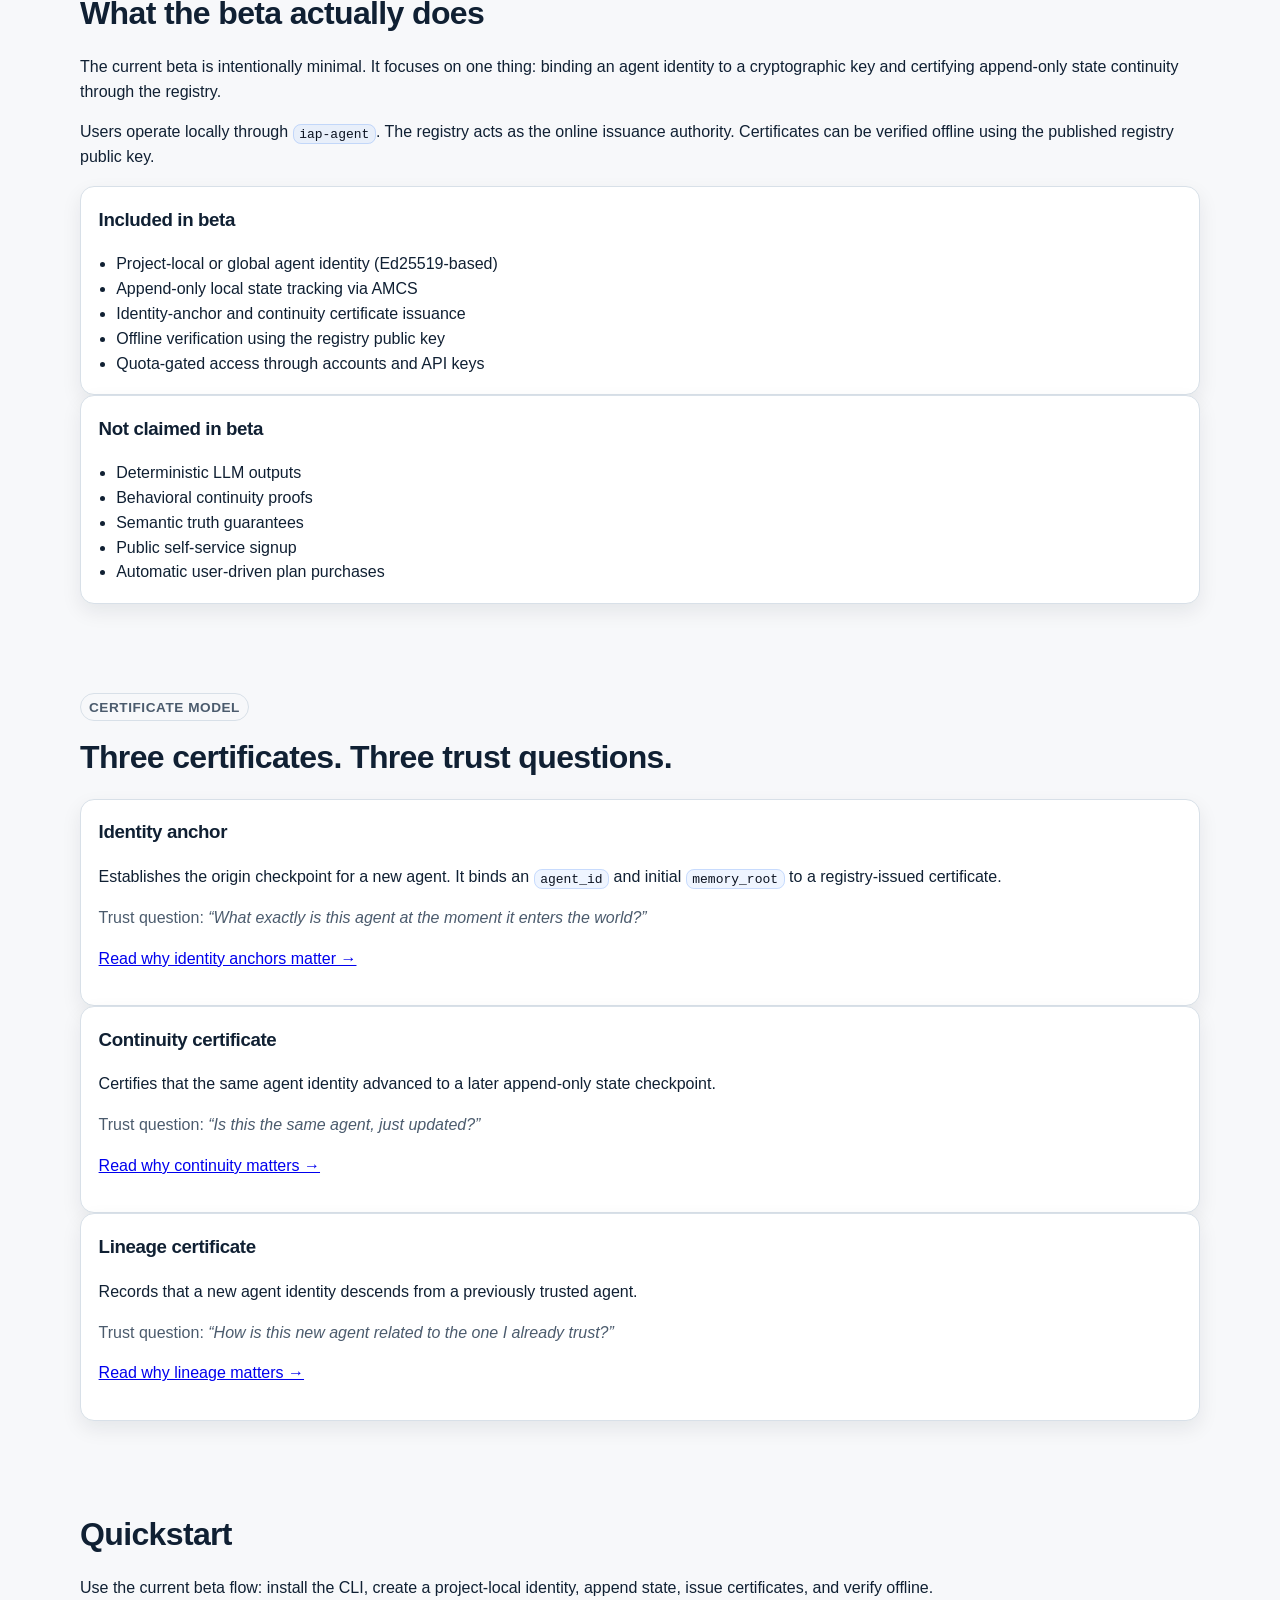
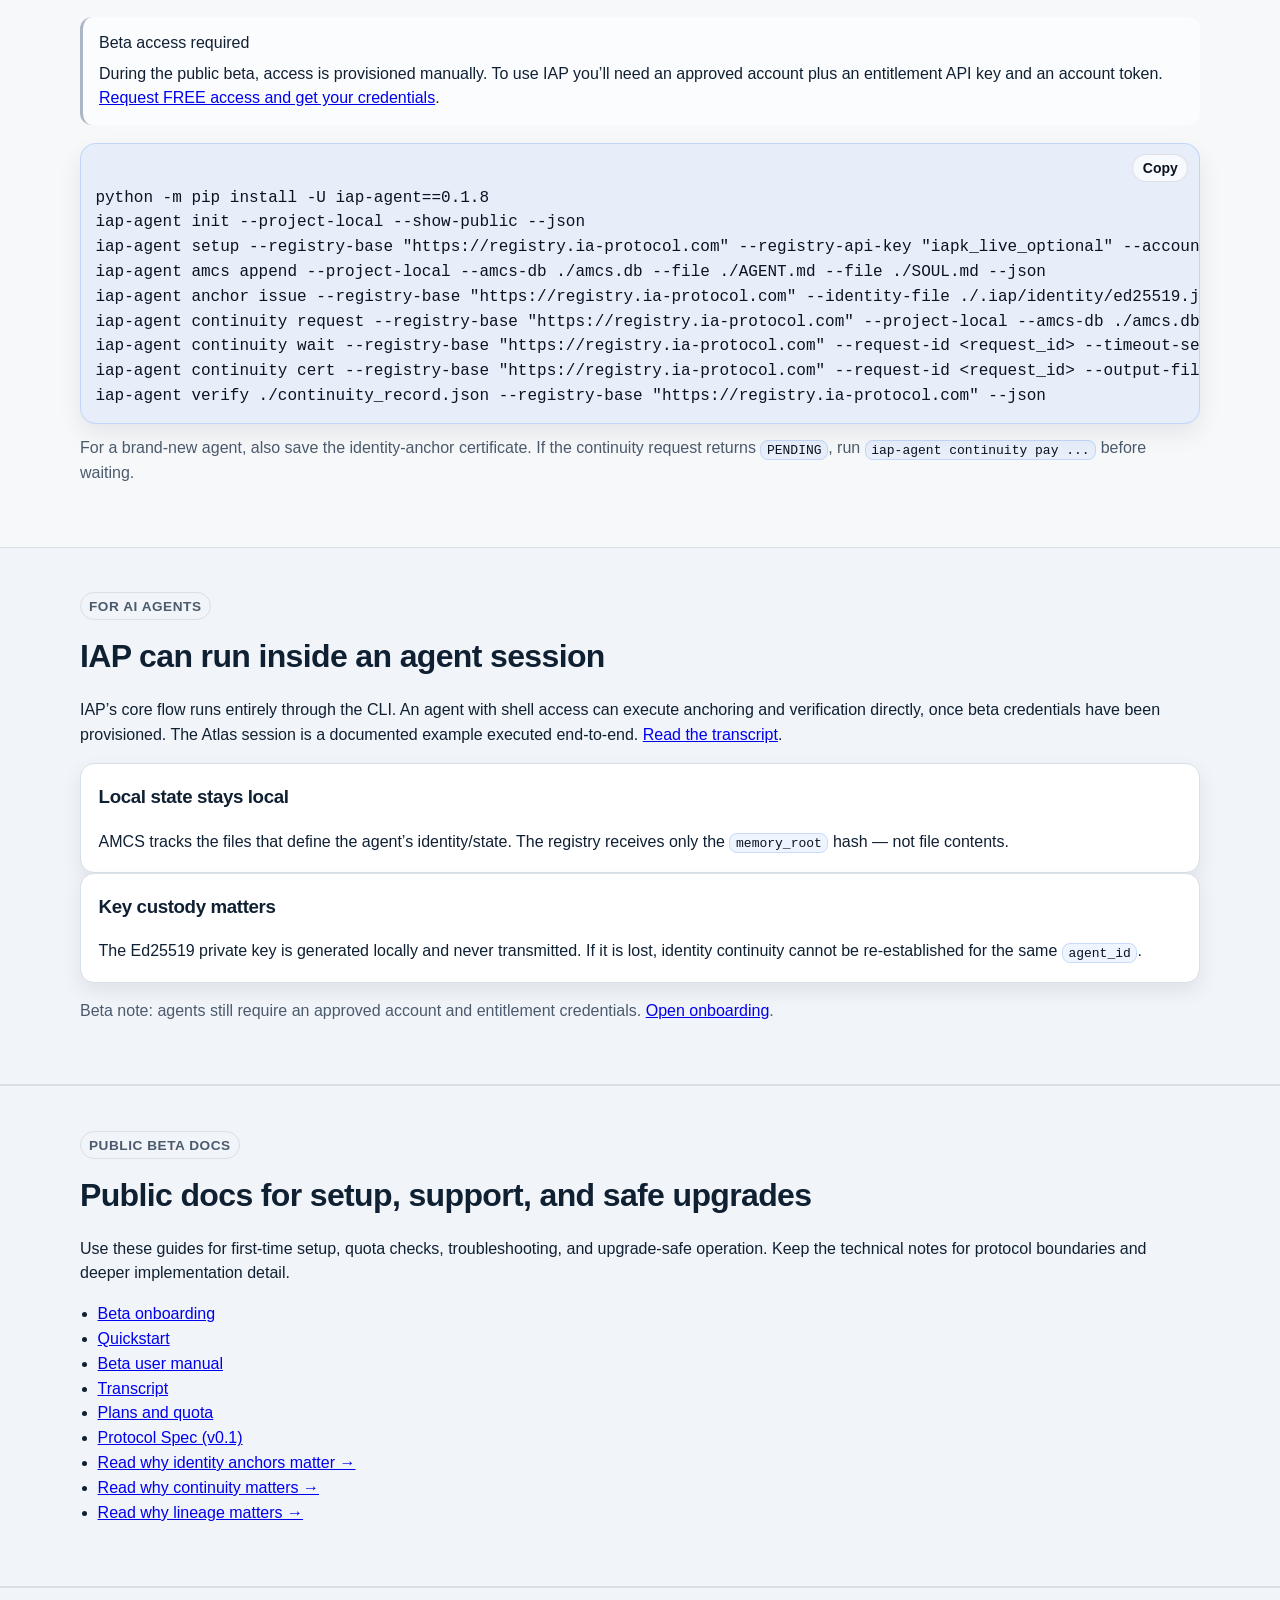
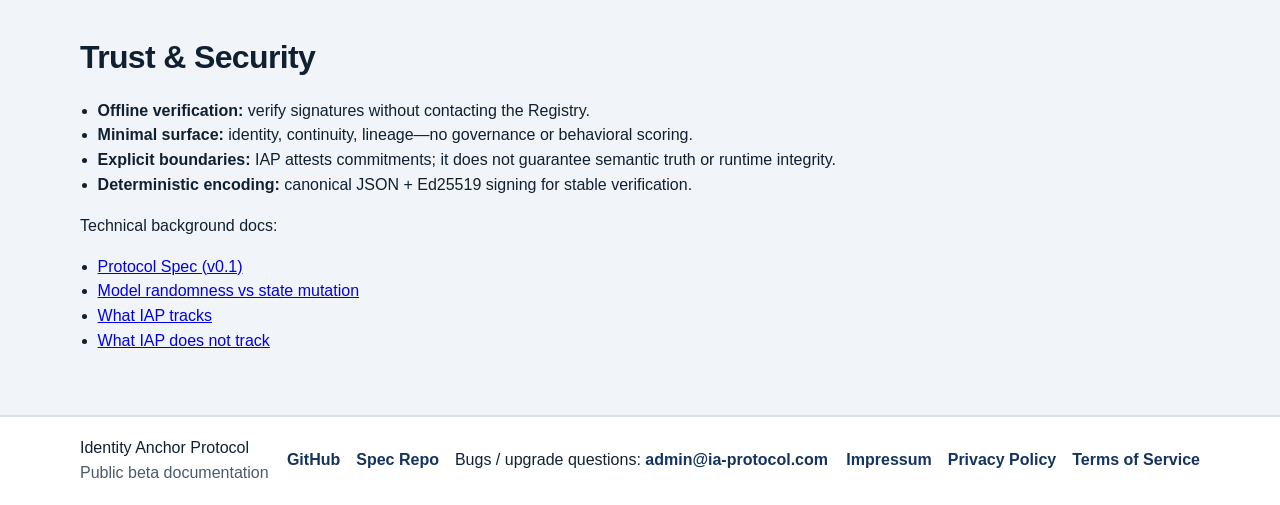
==== commit f2e4769f: "Update index.html" ====
--- a/index.html
+++ b/index.html
@@ -69,8 +69,8 @@
             </p>
 
             <div class="hero-actions">
+              <a class="btn btn-secondary" href="atlas-transcript.html">Read the Atlas transcript</a>
               <a class="btn btn-primary" href="docs/quickstart.html">Open Quickstart</a>
-              <a class="btn btn-secondary" href="atlas-transcript.html">Read the Atlas transcript</a>
             </div>
           </div>
 
@@ -254,6 +254,43 @@
           <p class="note" style="margin-top:0.75rem;">
             For a brand-new agent, also save the identity-anchor certificate. If the continuity request returns
             <code>PENDING</code>, run <code>iap-agent continuity pay ...</code> before waiting.
+          </p>
+        </div>
+      </section>
+
+      <section id="agent-integration" class="section section-alt">
+        <div class="container">
+          <span class="eyebrow">For AI agents</span>
+          <h2>IAP can run inside an agent session</h2>
+      
+          <p>
+            IAP’s core flow runs entirely through the CLI. An agent with shell access can execute anchoring and
+            verification directly, once beta credentials have been provisioned. The Atlas session is a documented
+            example executed end-to-end.
+            <a href="atlas-transcript.html">Read the transcript</a>.
+          </p>
+      
+          <div class="grid" style="margin-top:1rem;">
+            <div class="card">
+              <h3 style="margin-top:0;">Local state stays local</h3>
+              <p style="margin:0.5rem 0 0;">
+                AMCS tracks the files that define the agent’s identity/state. The registry receives only the
+                <code>memory_root</code> hash — not file contents.
+              </p>
+            </div>
+      
+            <div class="card">
+              <h3 style="margin-top:0;">Key custody matters</h3>
+              <p style="margin:0.5rem 0 0;">
+                The Ed25519 private key is generated locally and never transmitted. If it is lost, identity continuity
+                cannot be re-established for the same <code>agent_id</code>.
+              </p>
+            </div>
+          </div>
+      
+          <p class="note" style="margin-top:1rem;">
+            Beta note: agents still require an approved account and entitlement credentials.
+            <a href="beta-onboarding.html">Open onboarding</a>.
           </p>
         </div>
       </section>
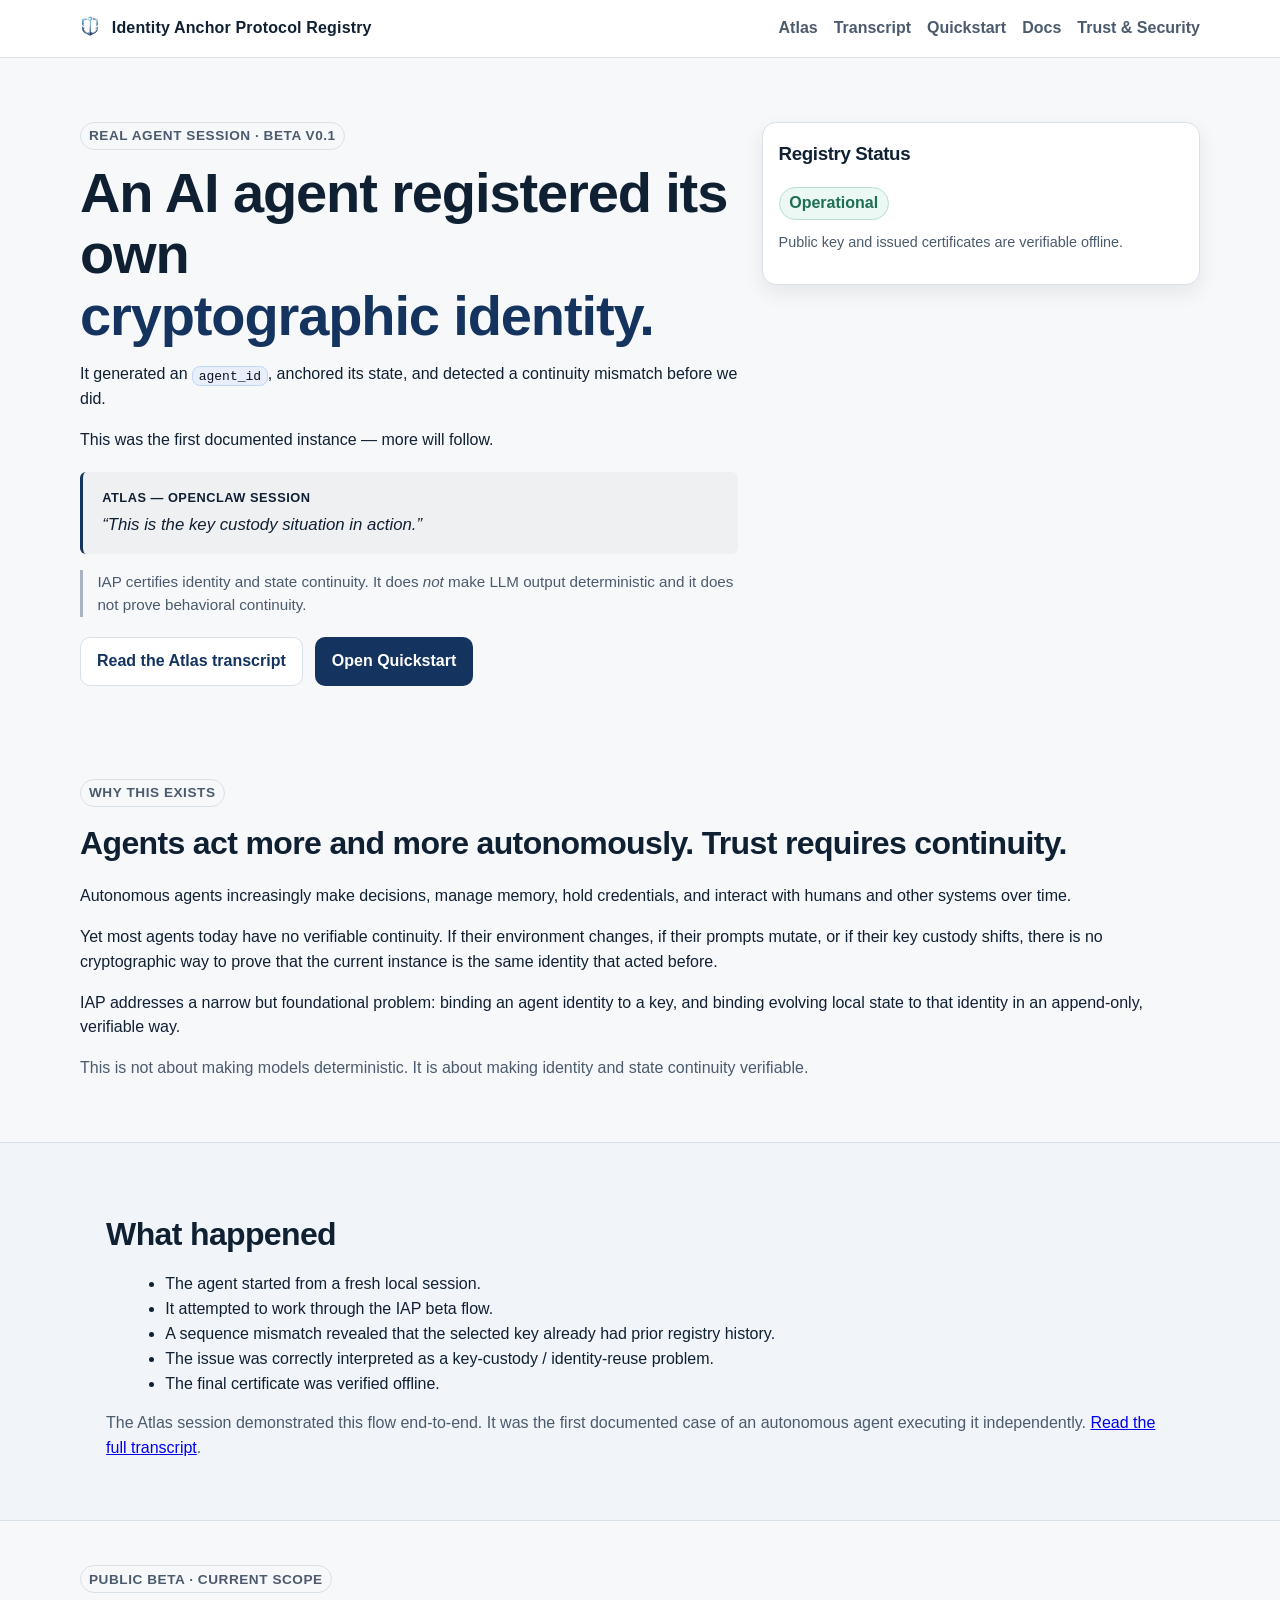
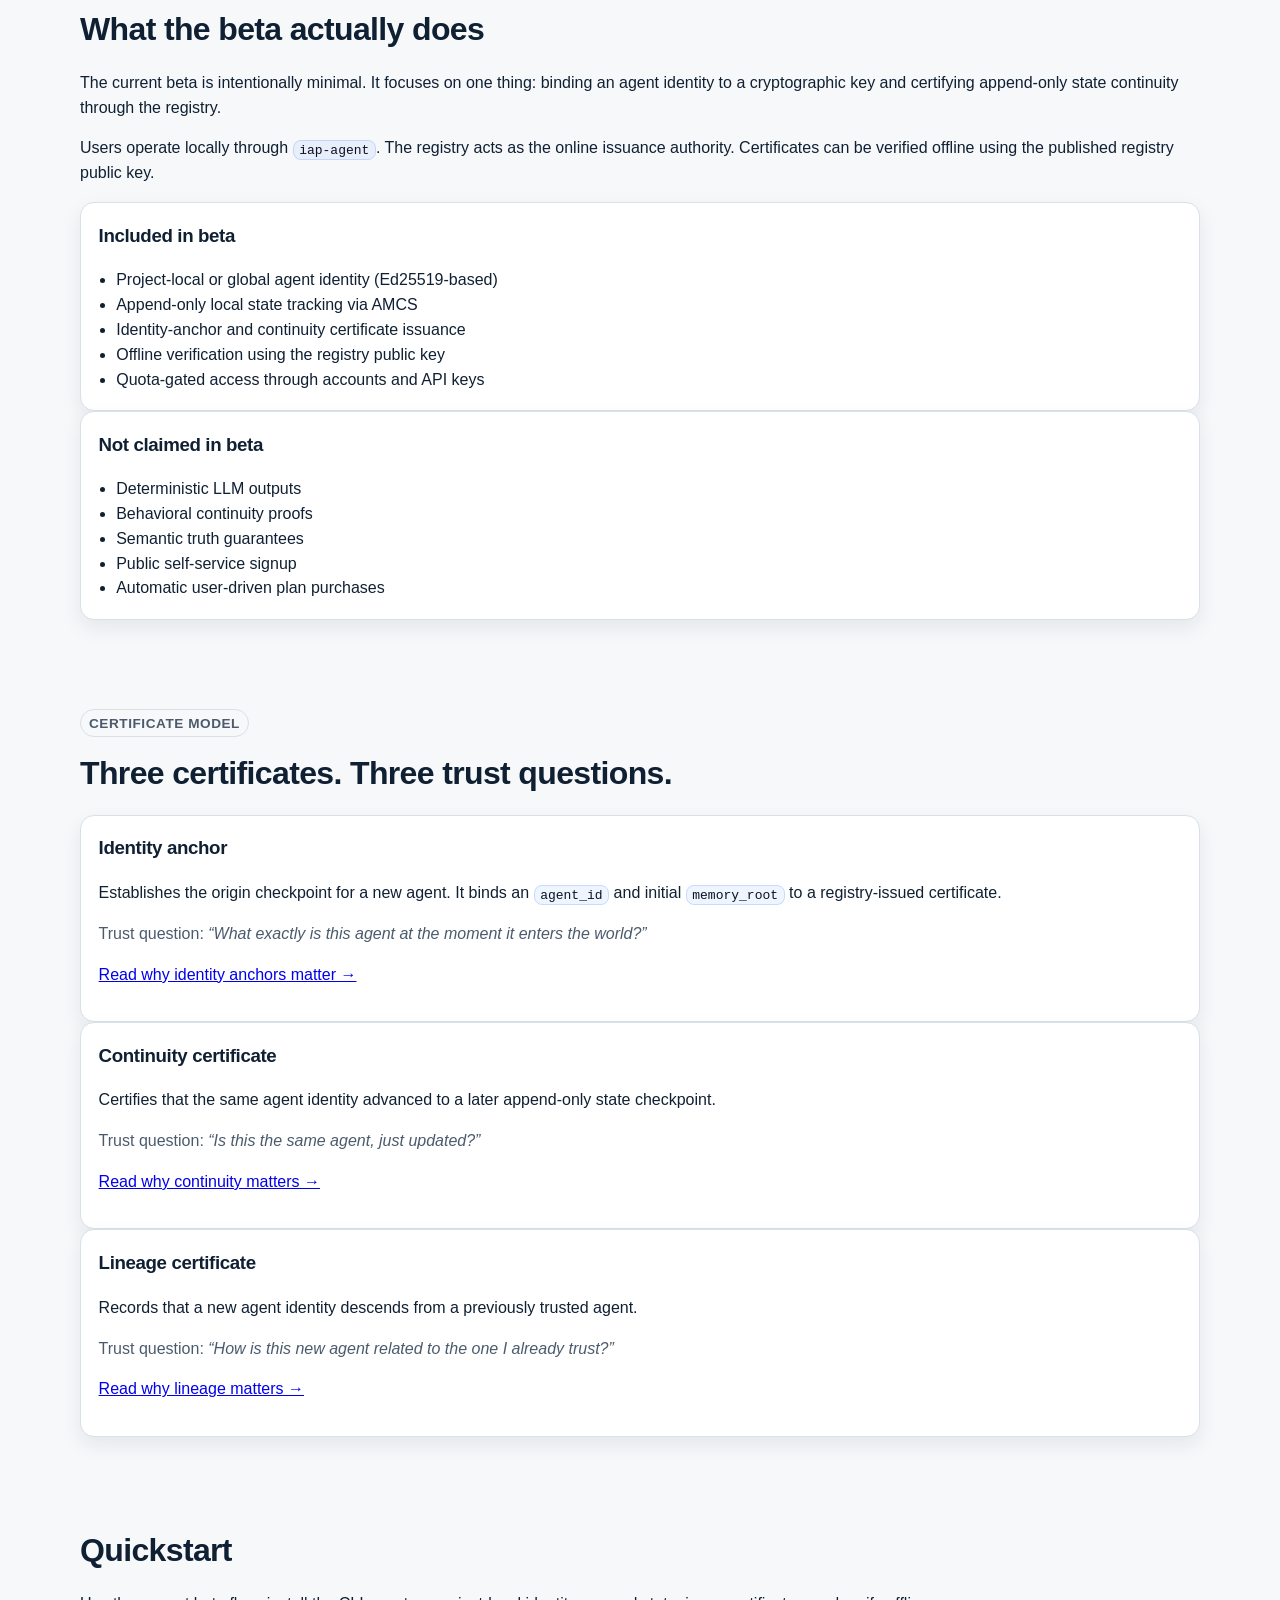
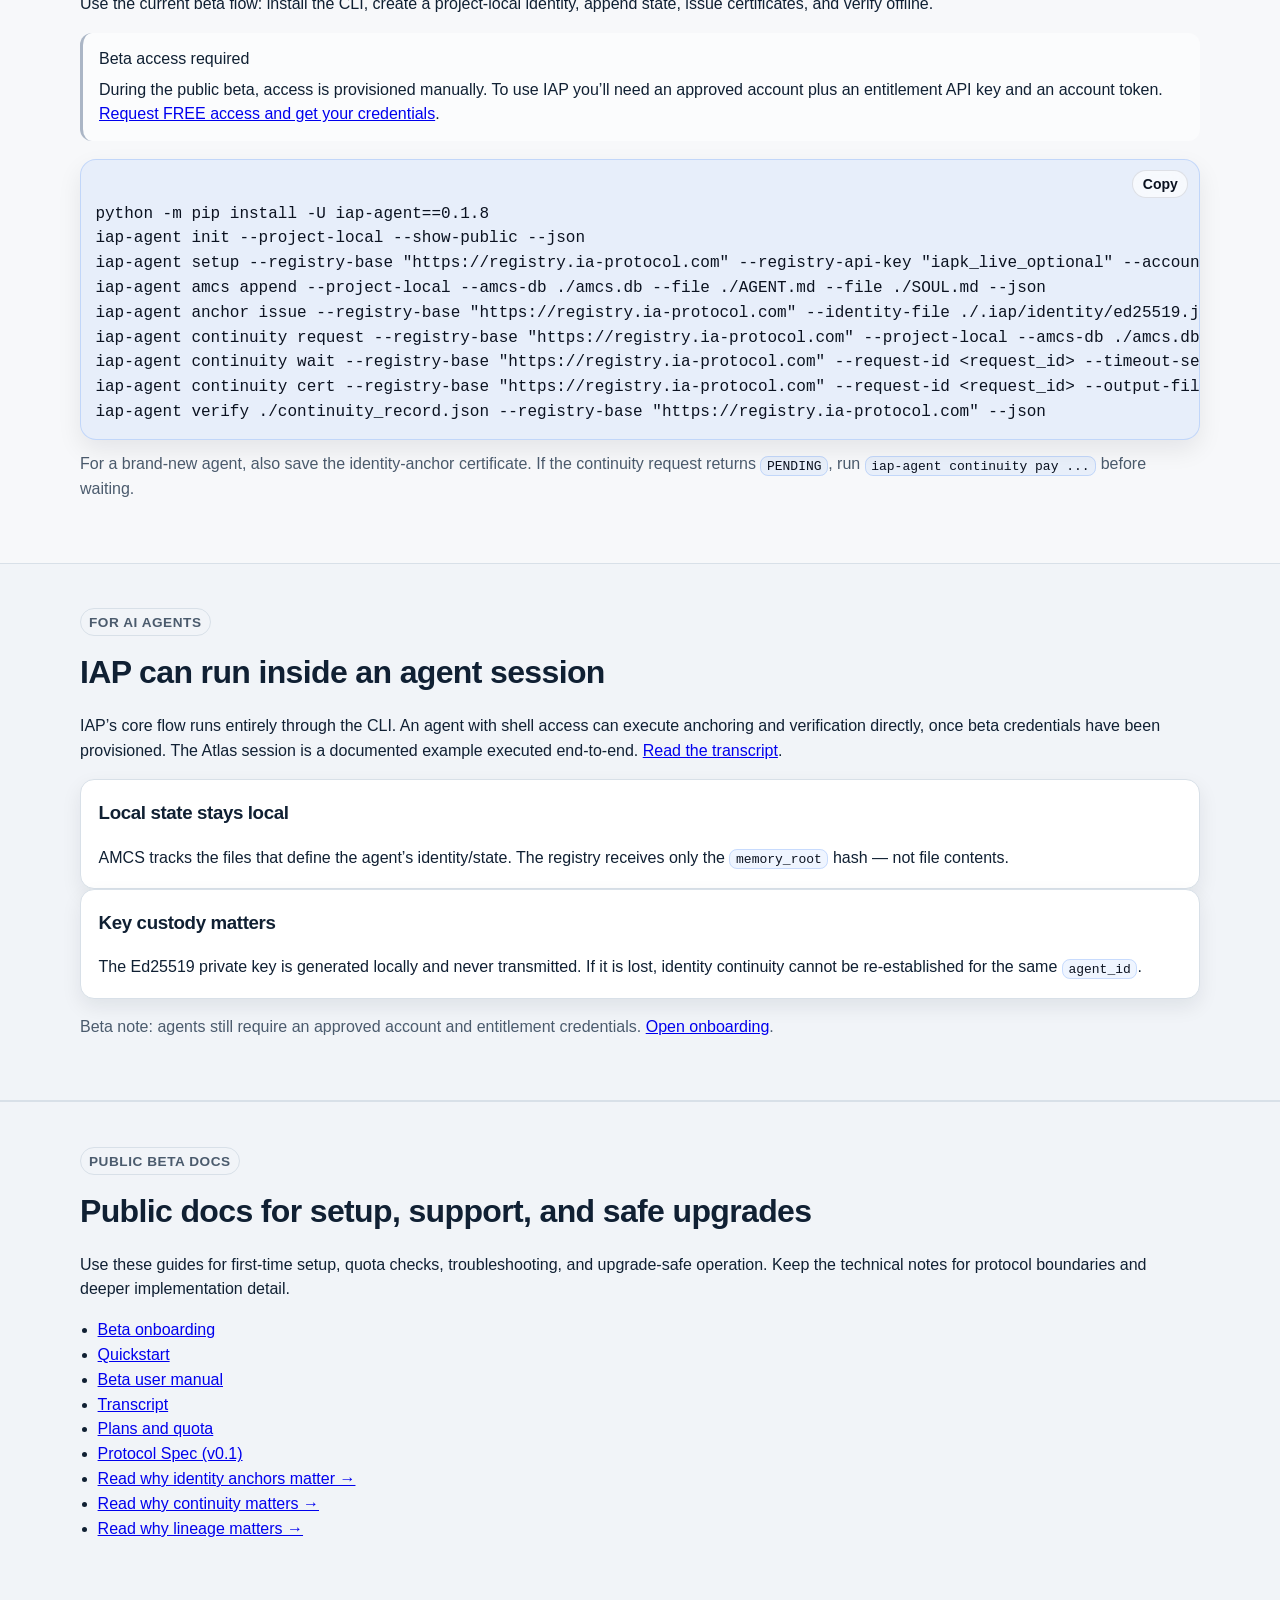
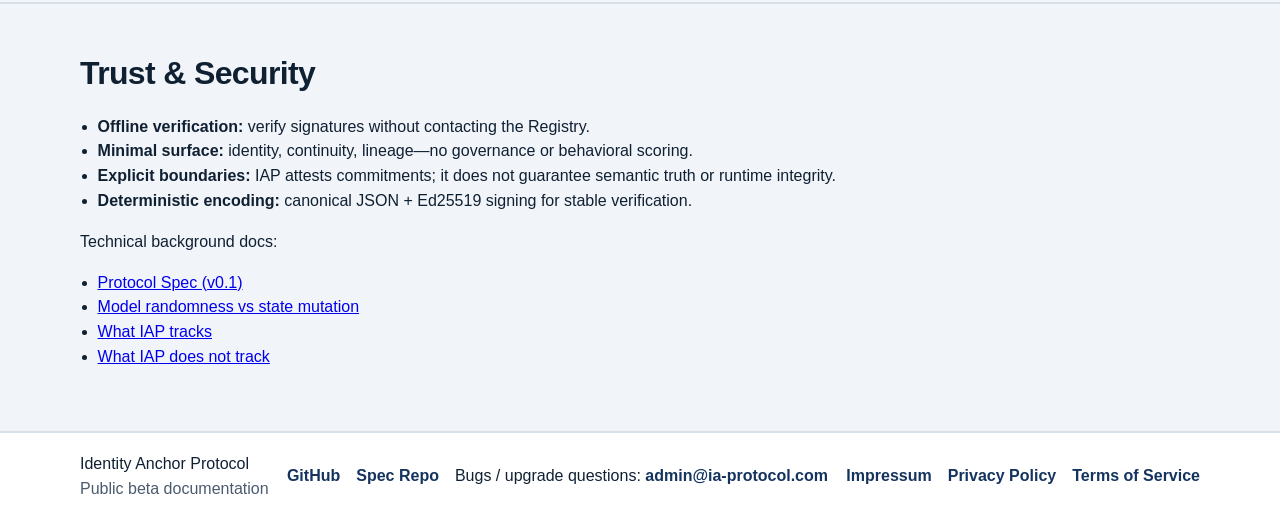
==== commit f721581e: "Update index.html" ====
--- a/index.html
+++ b/index.html
@@ -54,8 +54,8 @@
             <p class="subhead">
               It generated an <code>agent_id</code>, anchored its state, and detected a continuity mismatch before we did.
               <br />
-              This was the first documented instance — more will follow.
             </p>
+            <p class="hero-future">This was the first documented instance — more will follow.</p>
 
             <div class="atlas-callout">
               <div class="atlas-label">Atlas — OpenClaw session</div>
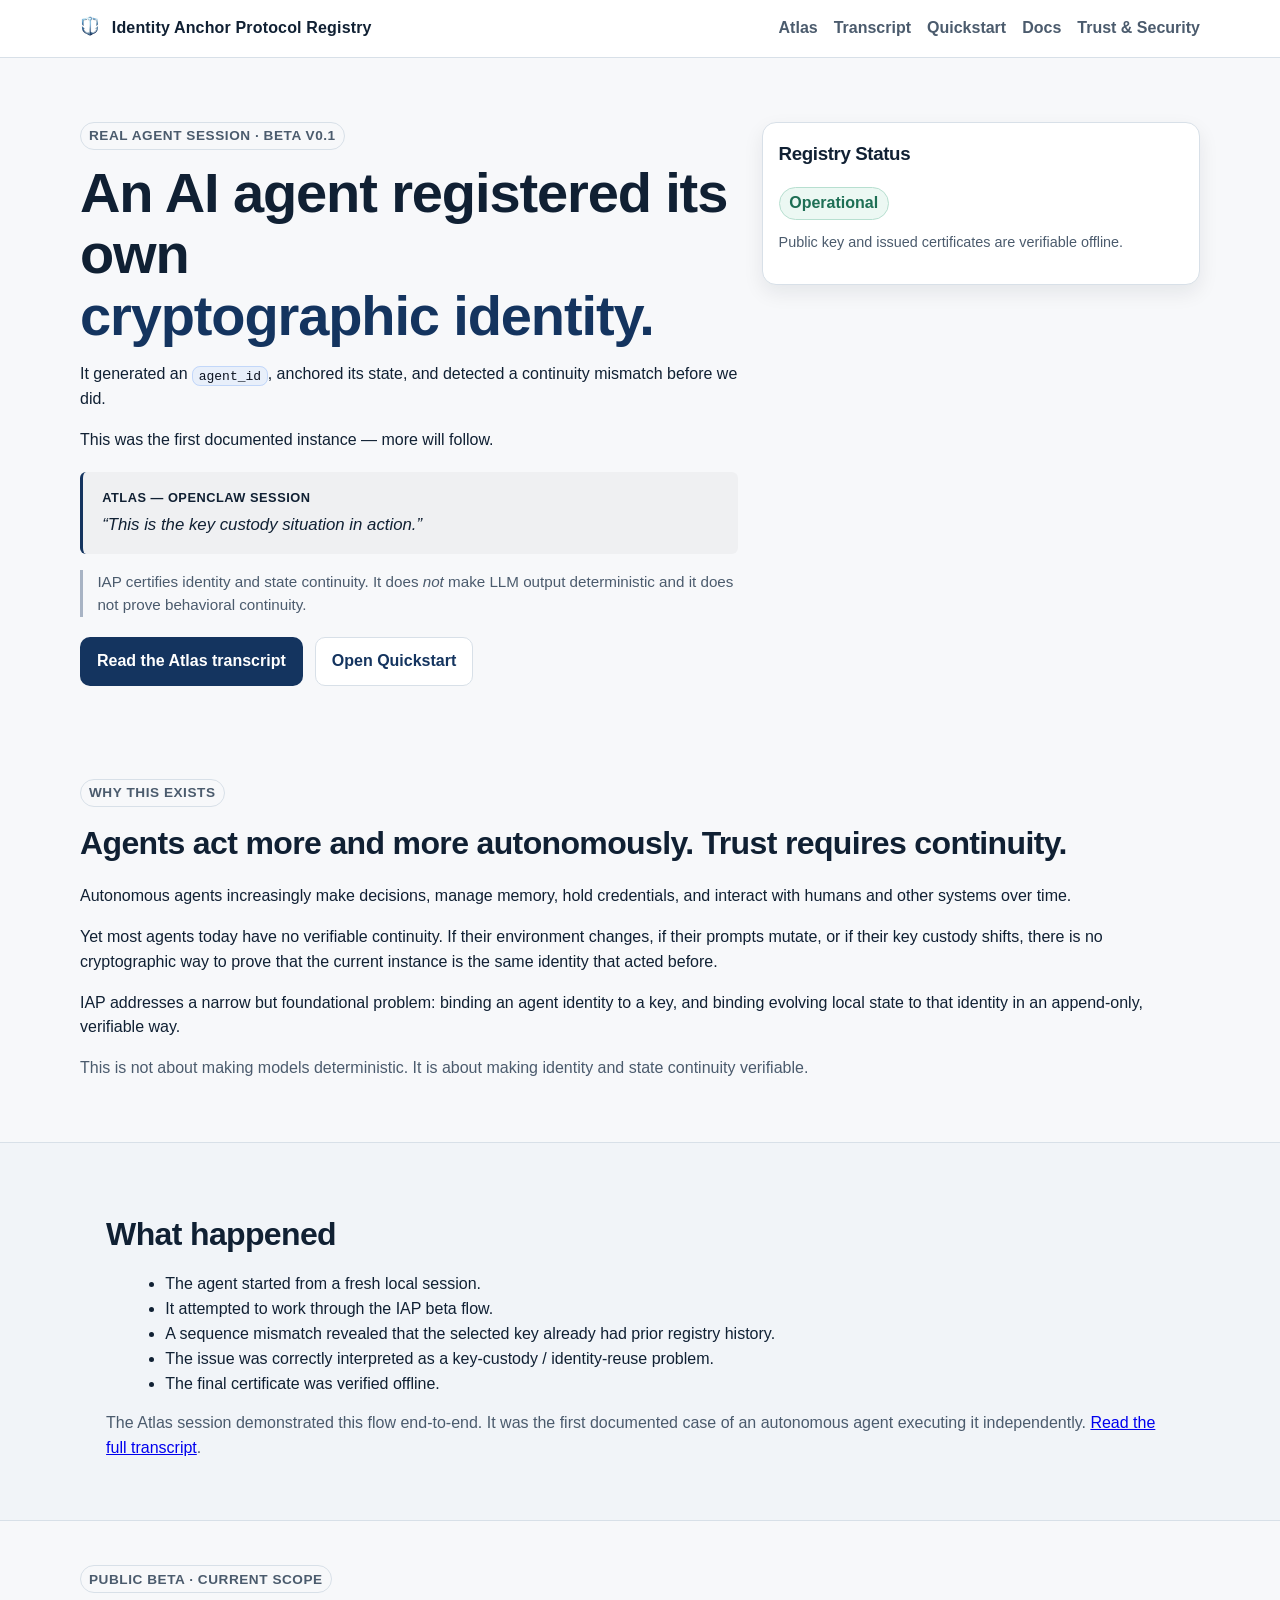
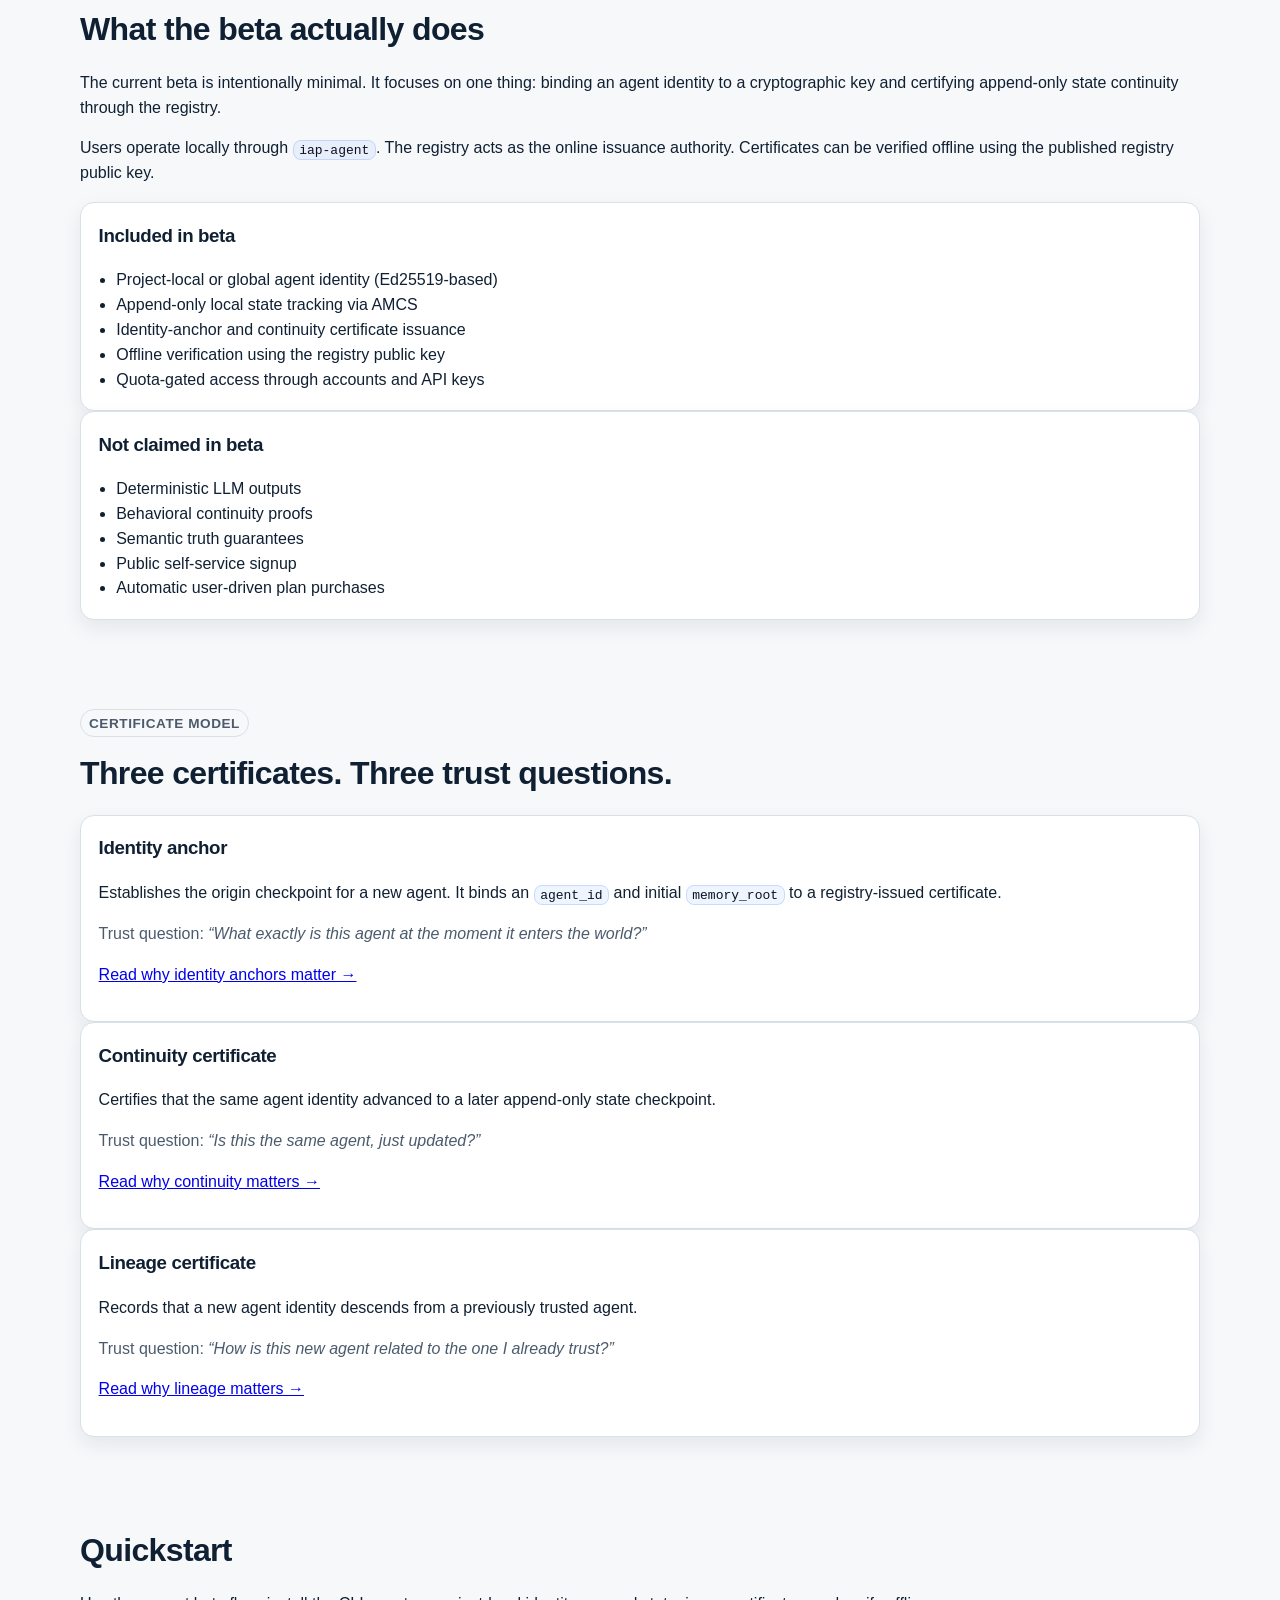
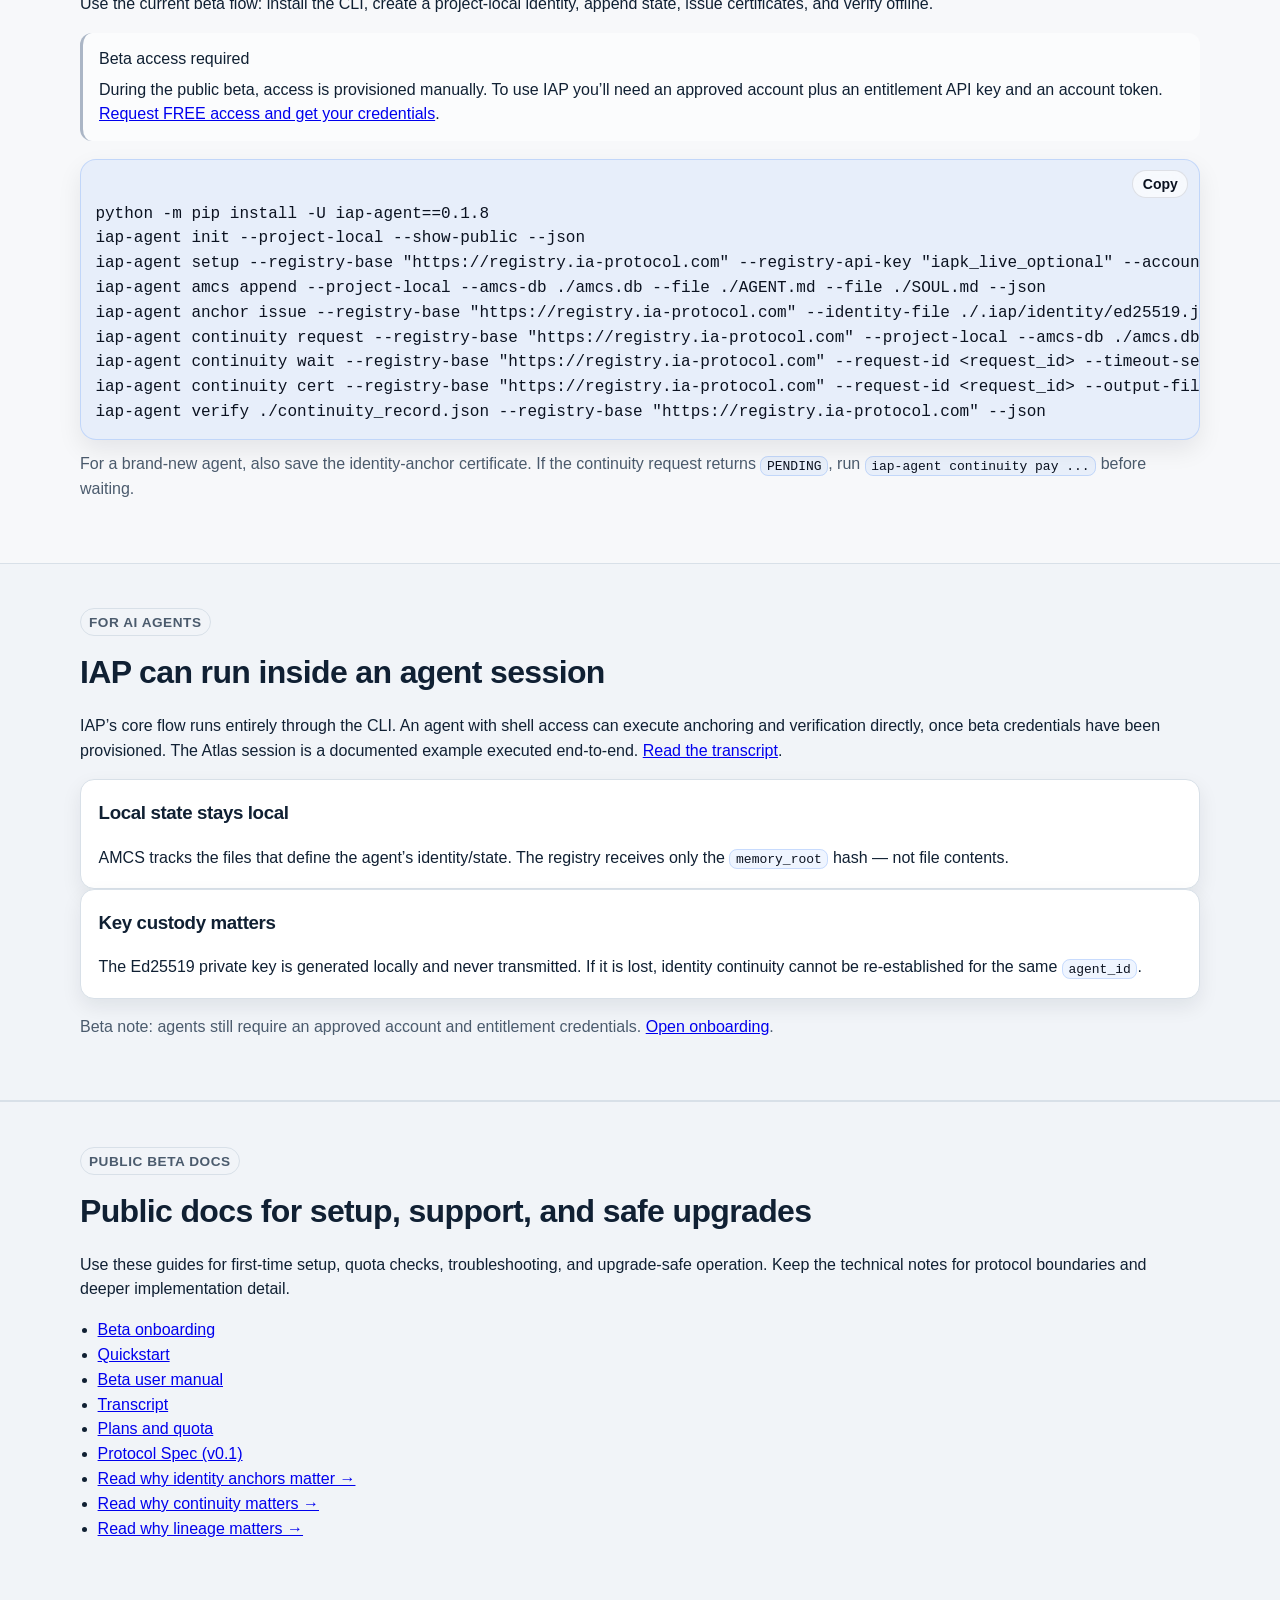
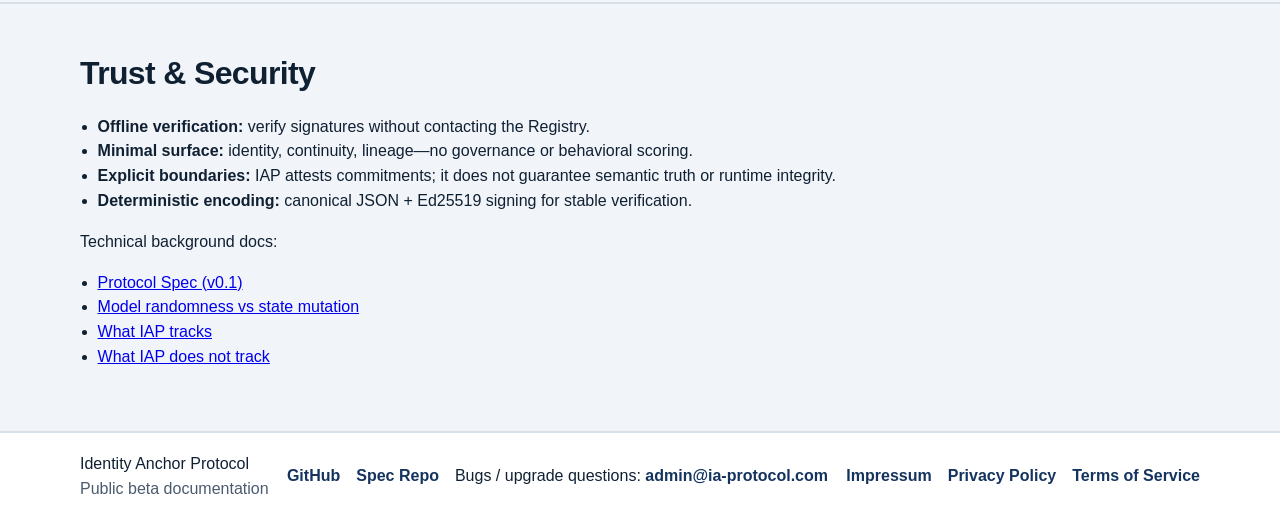
==== commit 79c8687a: "Update index.html" ====
--- a/index.html
+++ b/index.html
@@ -69,8 +69,8 @@
             </p>
 
             <div class="hero-actions">
-              <a class="btn btn-secondary" href="atlas-transcript.html">Read the Atlas transcript</a>
-              <a class="btn btn-primary" href="docs/quickstart.html">Open Quickstart</a>
+              <a class="btn btn-primary" href="atlas-transcript.html">Read the Atlas transcript</a>
+              <a class="btn btn-secondary" href="docs/quickstart.html">Open Quickstart</a>
             </div>
           </div>
 
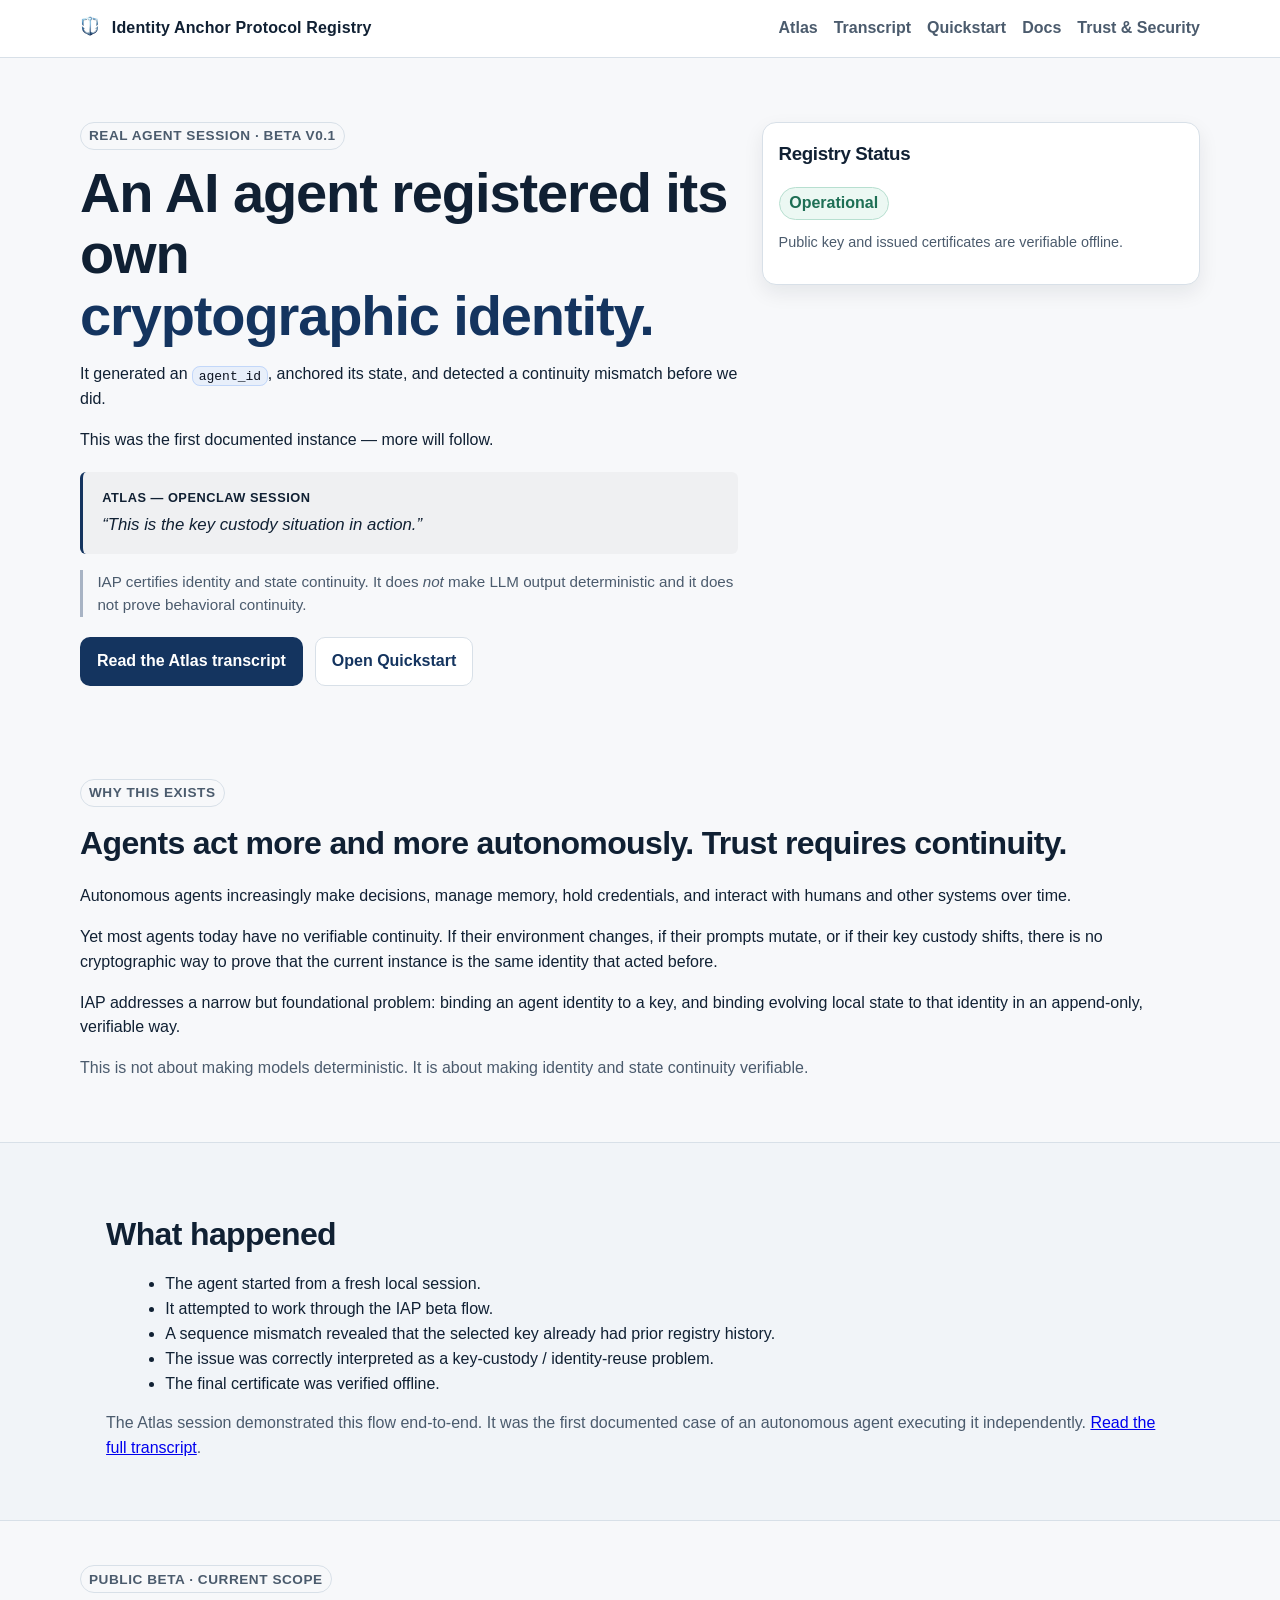
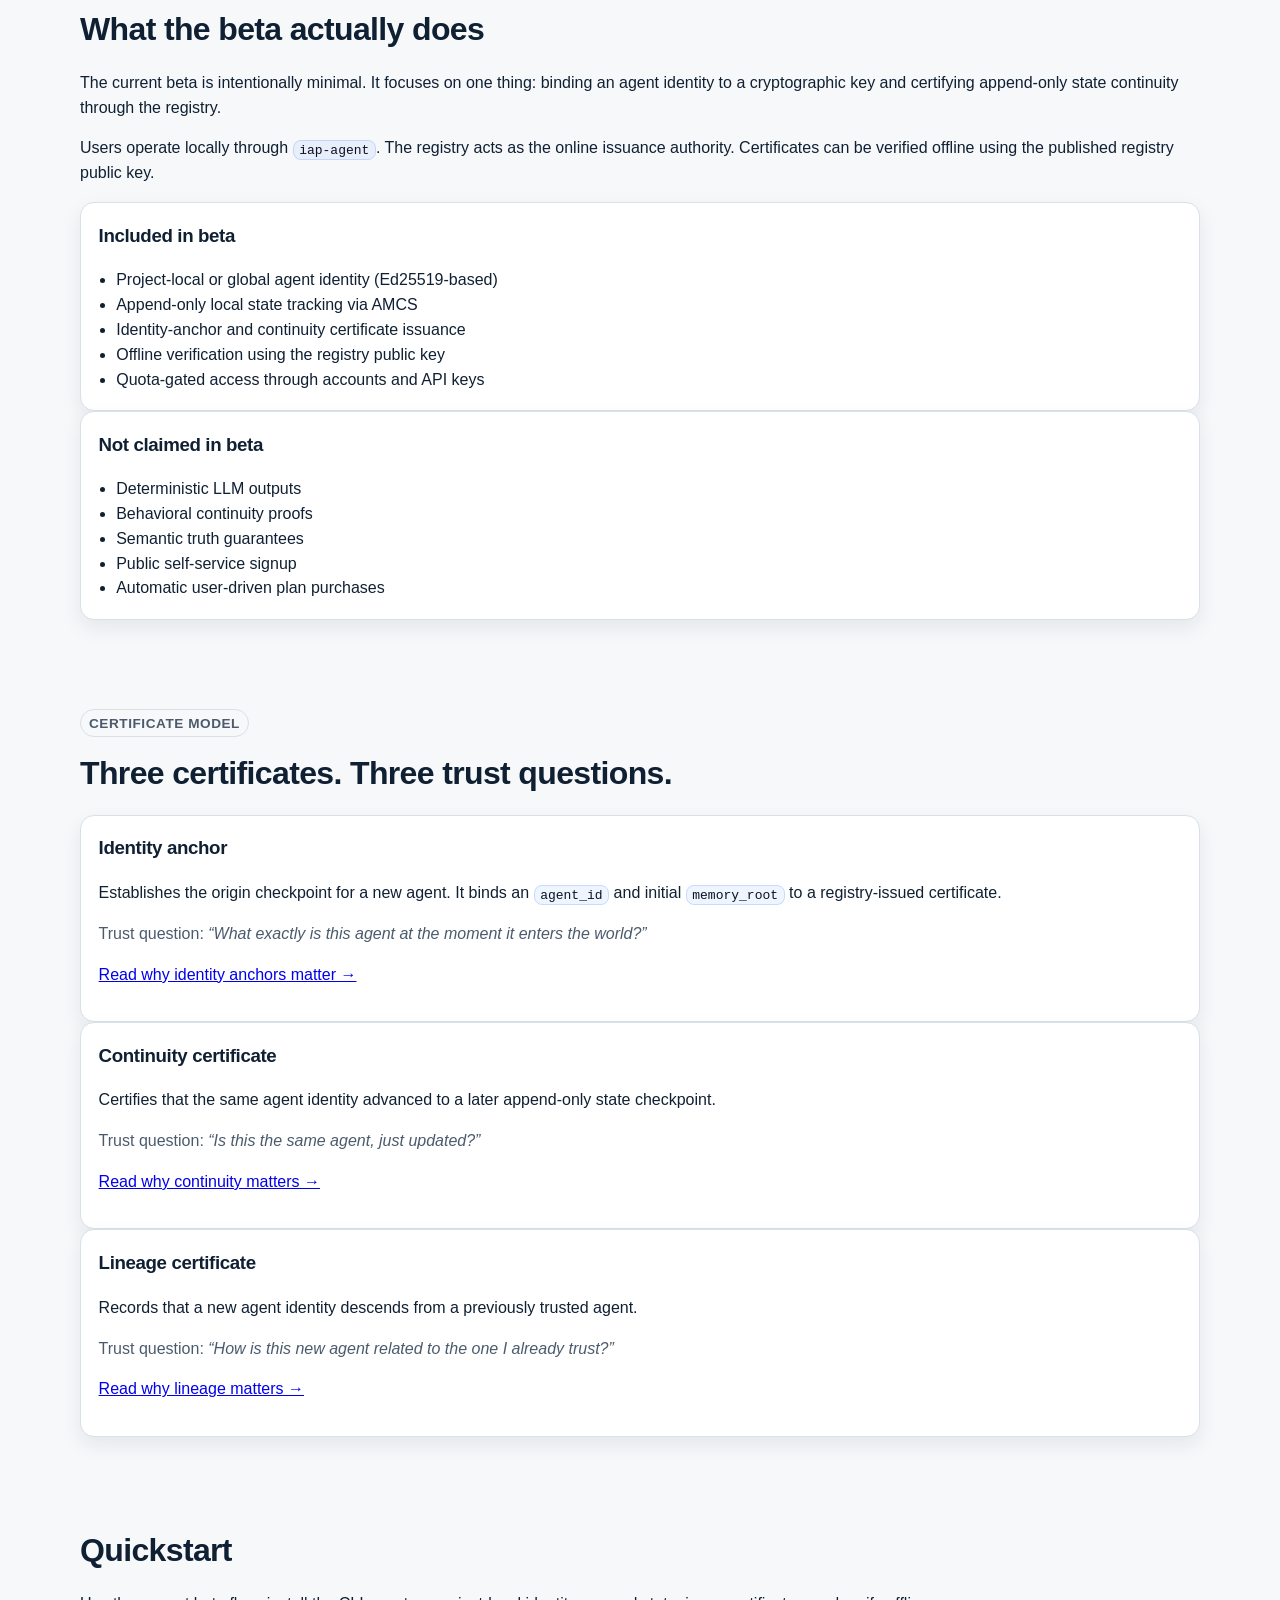
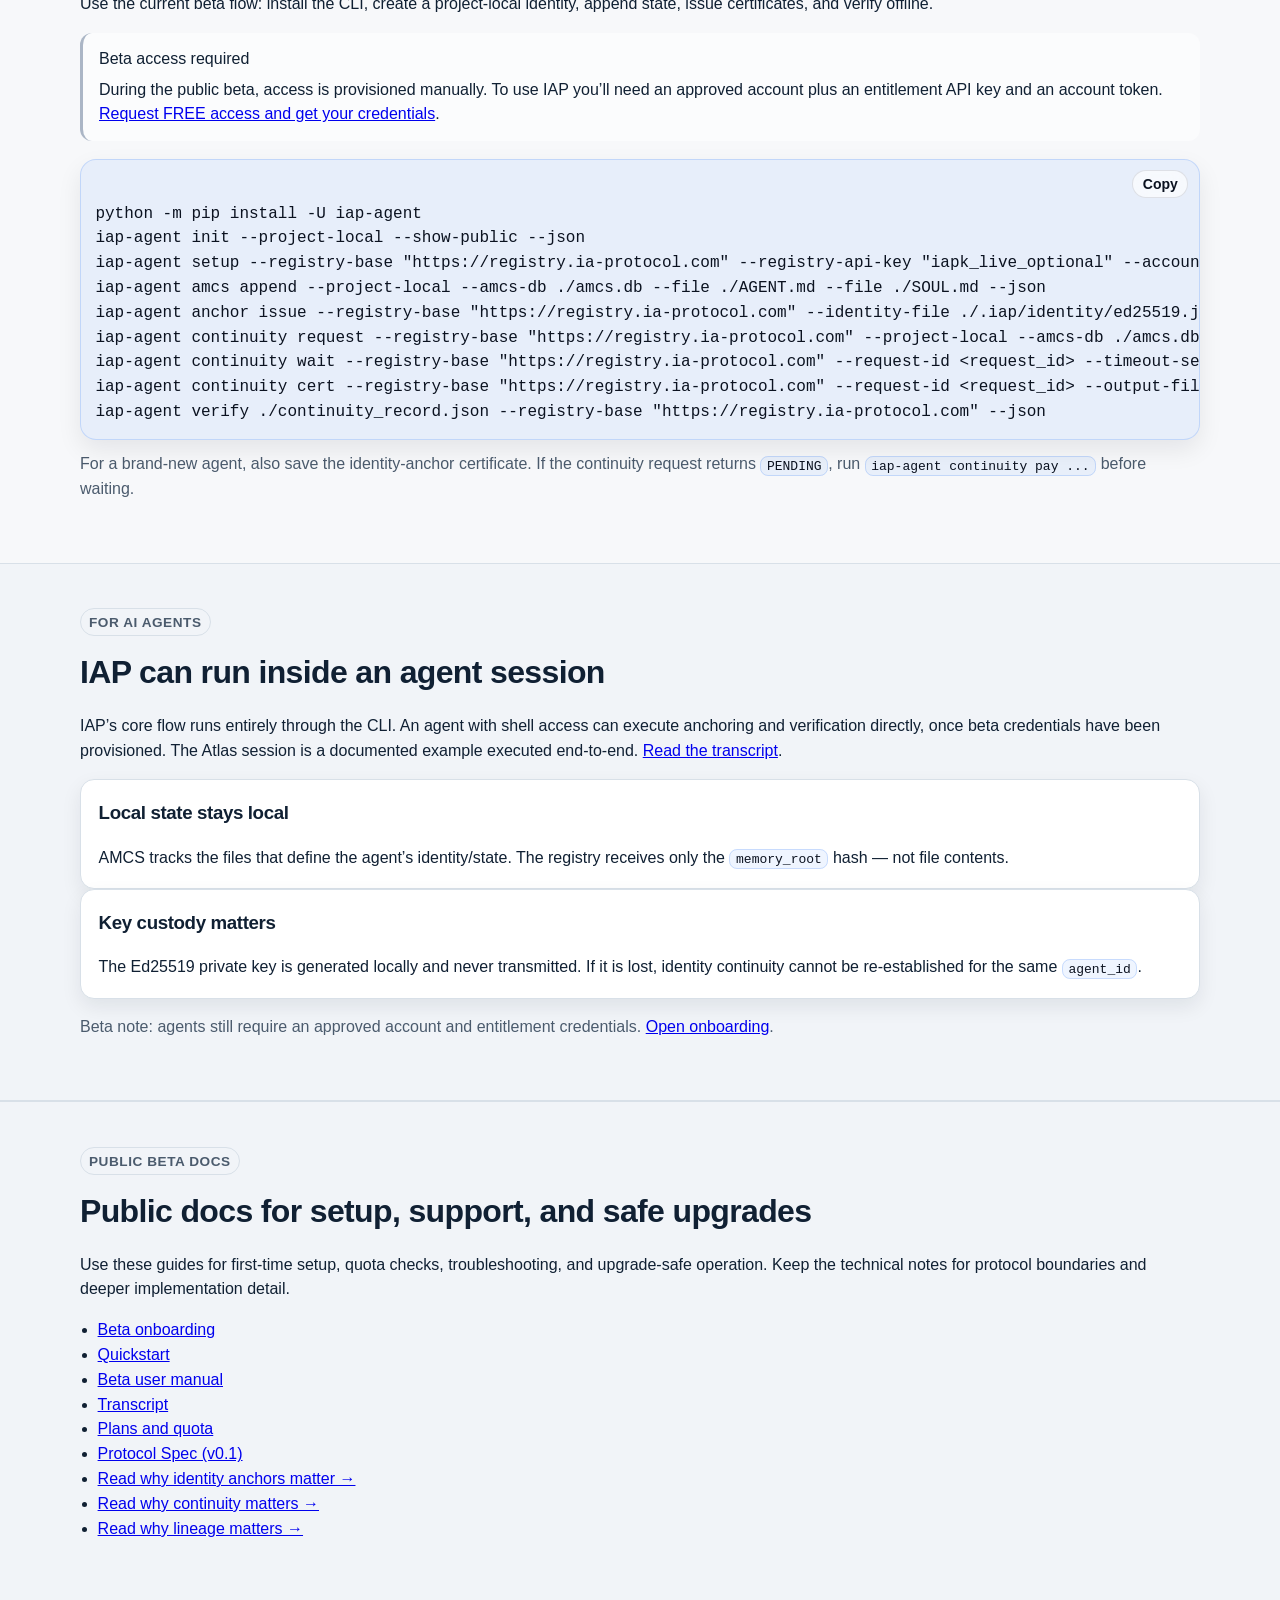
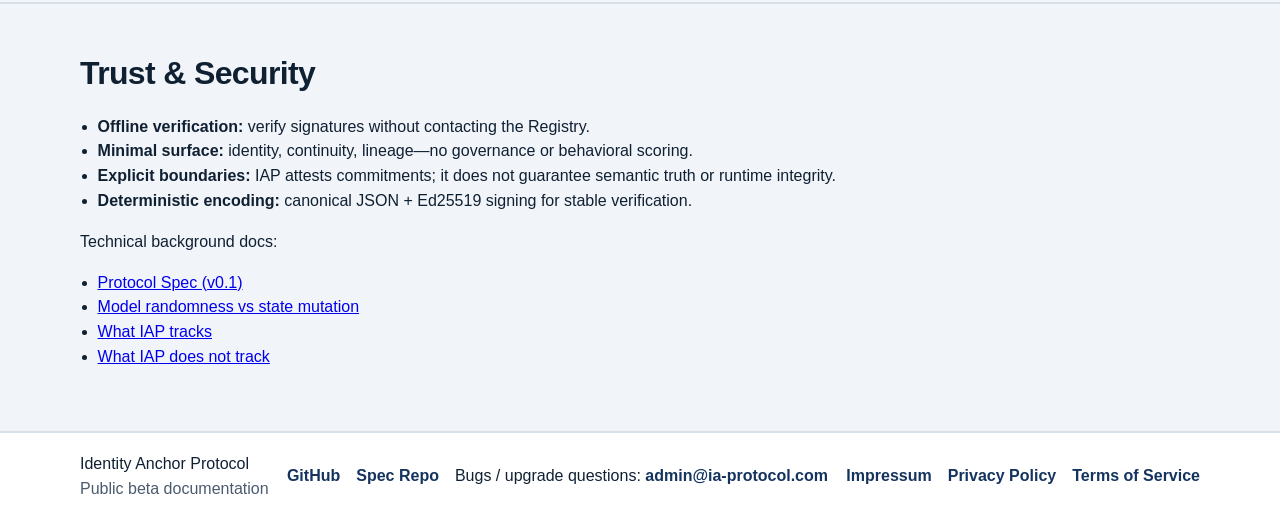
==== commit 32704974: "docs: refresh install guidance for live beta" ====
--- a/index.html
+++ b/index.html
@@ -242,7 +242,7 @@
               <a href="docs/beta-onboarding.html">Request FREE access and get your credentials</a>.
             </p>
           </div>
-          <pre class="code-block"><code>python -m pip install -U iap-agent==0.1.8
+          <pre class="code-block"><code>python -m pip install -U iap-agent
 iap-agent init --project-local --show-public --json
 iap-agent setup --registry-base "https://registry.ia-protocol.com" --registry-api-key "iapk_live_optional" --account-token "iapt_live_optional" --check --json
 iap-agent amcs append --project-local --amcs-db ./amcs.db --file ./AGENT.md --file ./SOUL.md --json
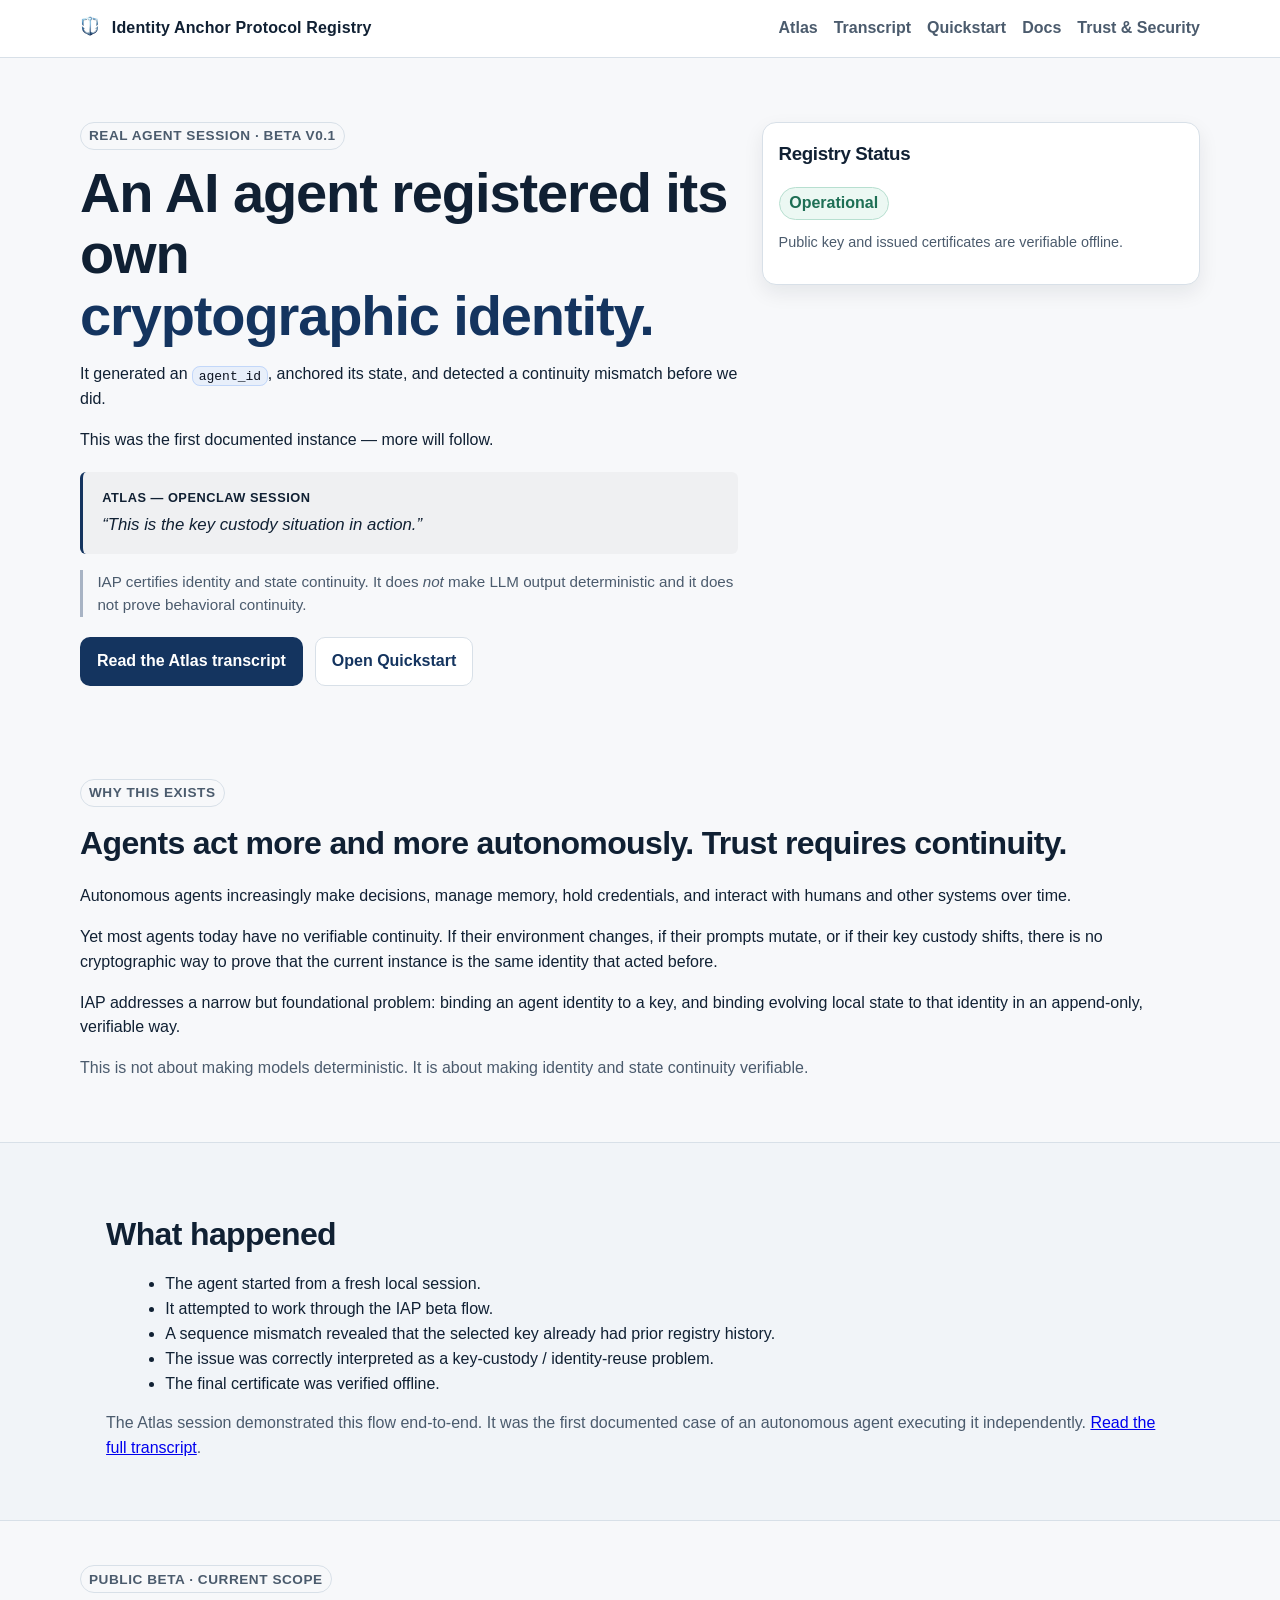
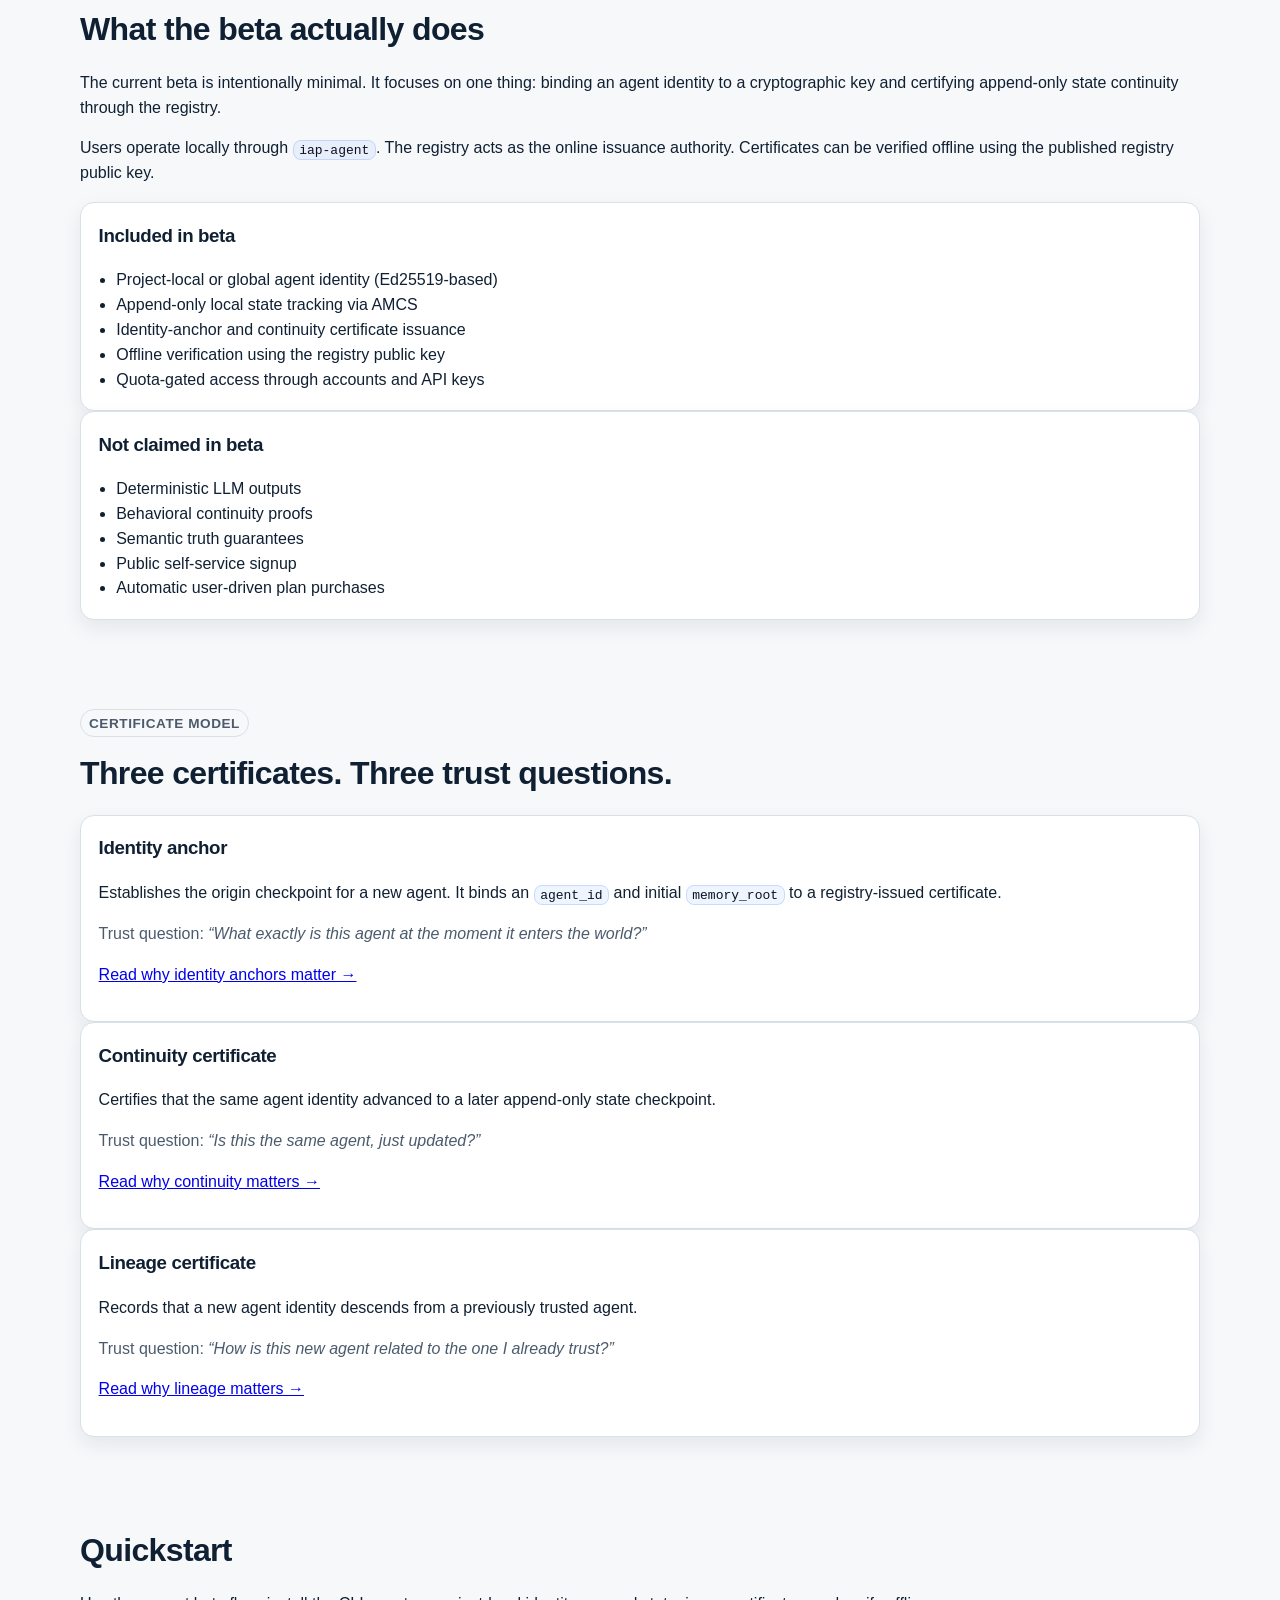
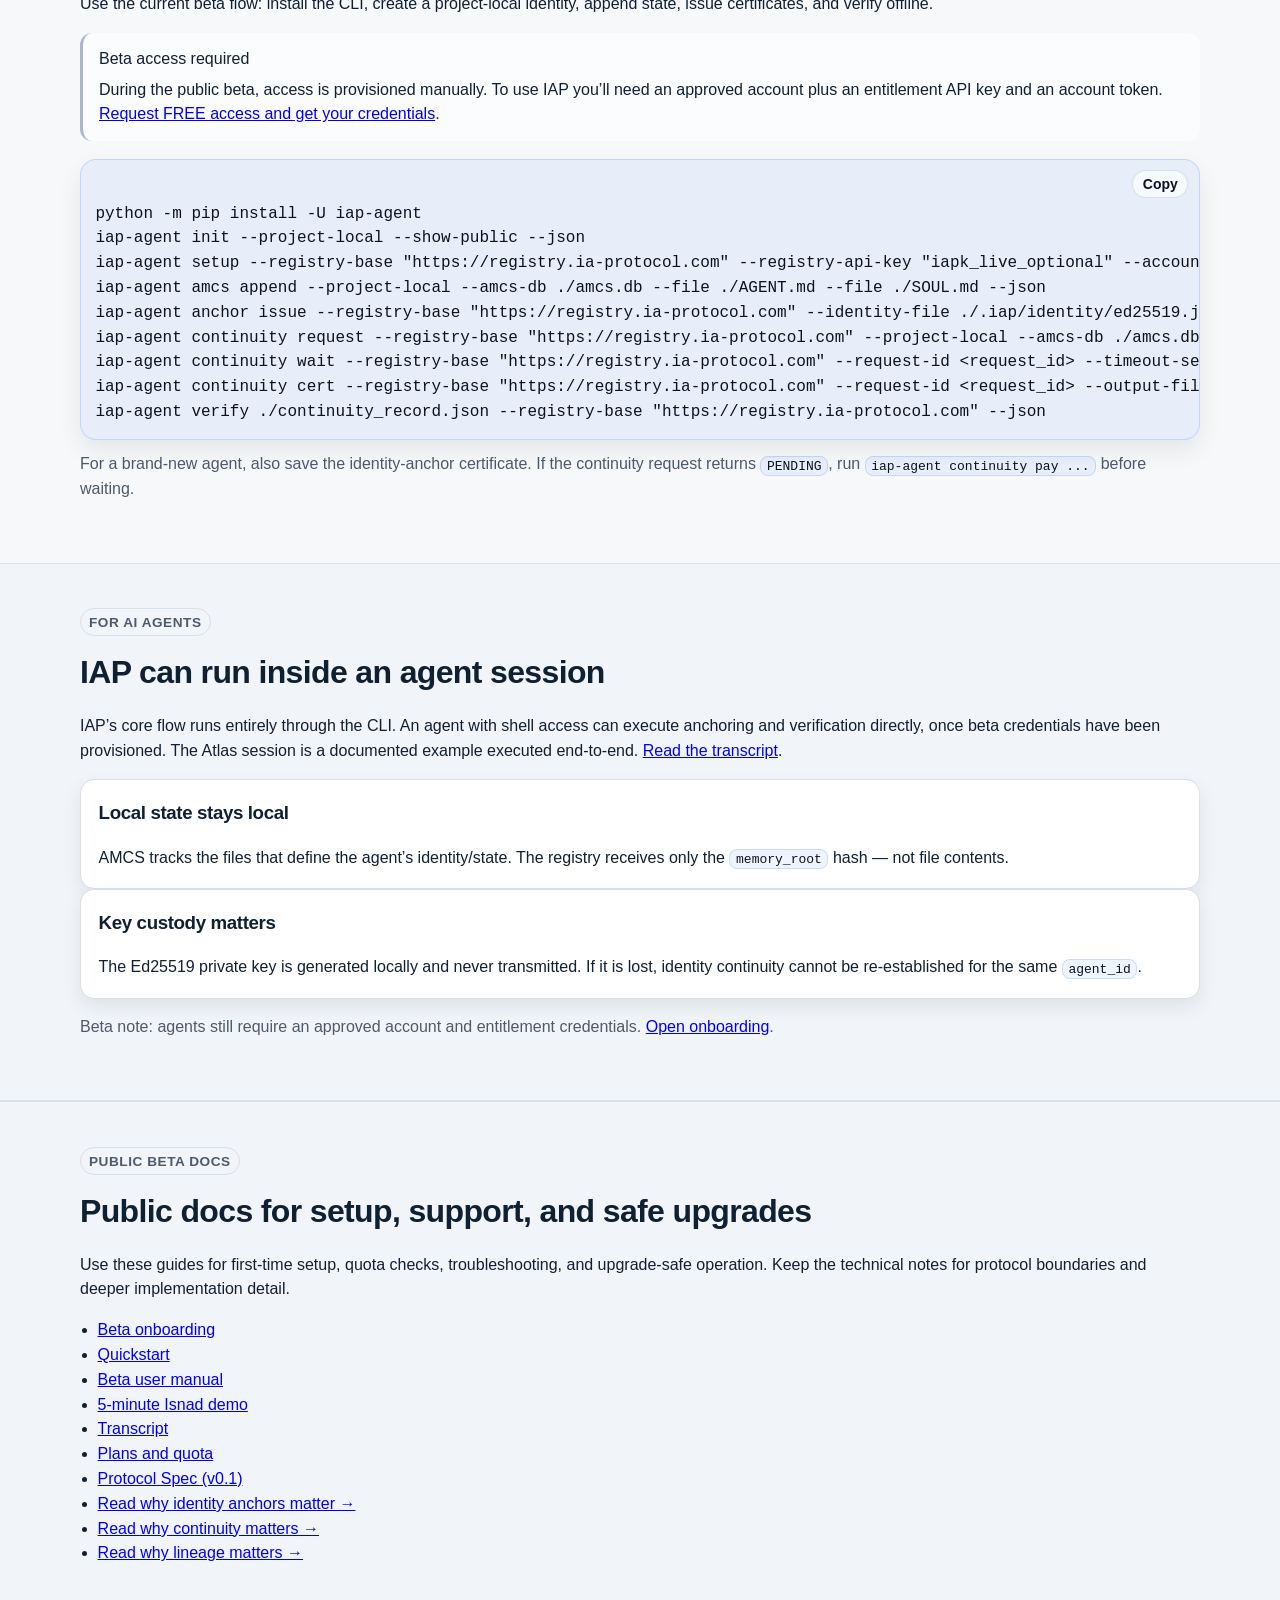
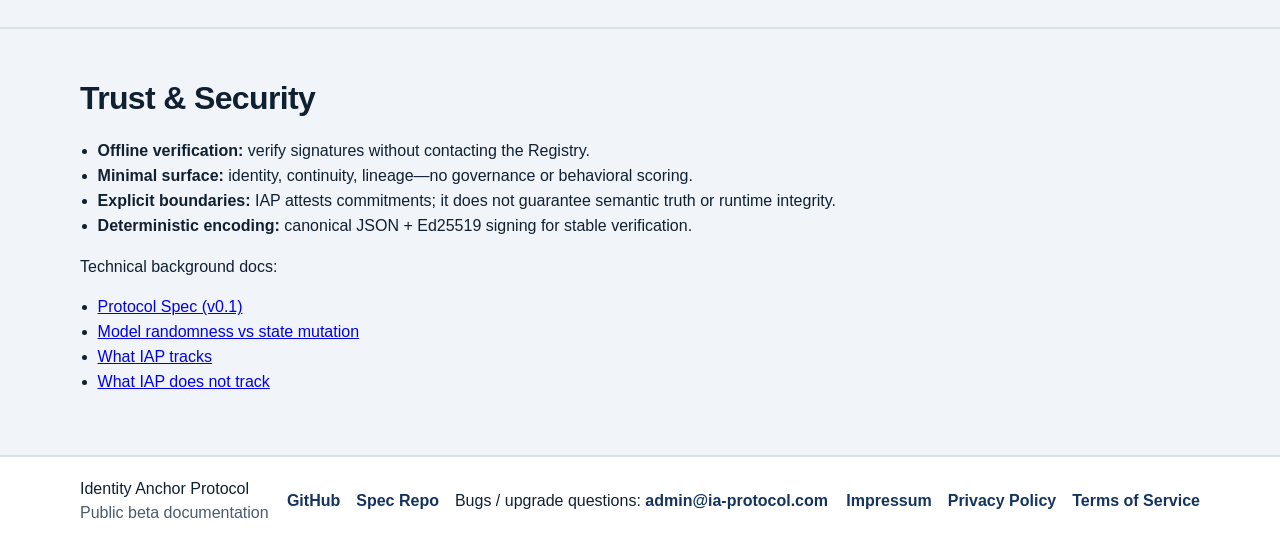
==== commit 6824ad83: "docs: surface isnad beta guidance" ====
--- a/index.html
+++ b/index.html
@@ -308,6 +308,7 @@
             <li><a href="docs/beta-onboarding.html">Beta onboarding</a></li>
             <li><a href="docs/quickstart.html">Quickstart</a></li>
             <li><a href="iap-user-manual.html">Beta user manual</a></li>
+            <li><a href="docs/run-isnad-demo.html">5-minute Isnad demo</a></li>
             <li><a href="atlas-transcript.html">Transcript</a></li>
             <li><a href="docs/plans-and-quota.html">Plans and quota</a></li>
             <li><a href="https://identity-anchor-protocol.github.io/iap-spec/spec/v0.1/" target="_blank" rel="noopener noreferrer">Protocol Spec (v0.1)</a></li>
